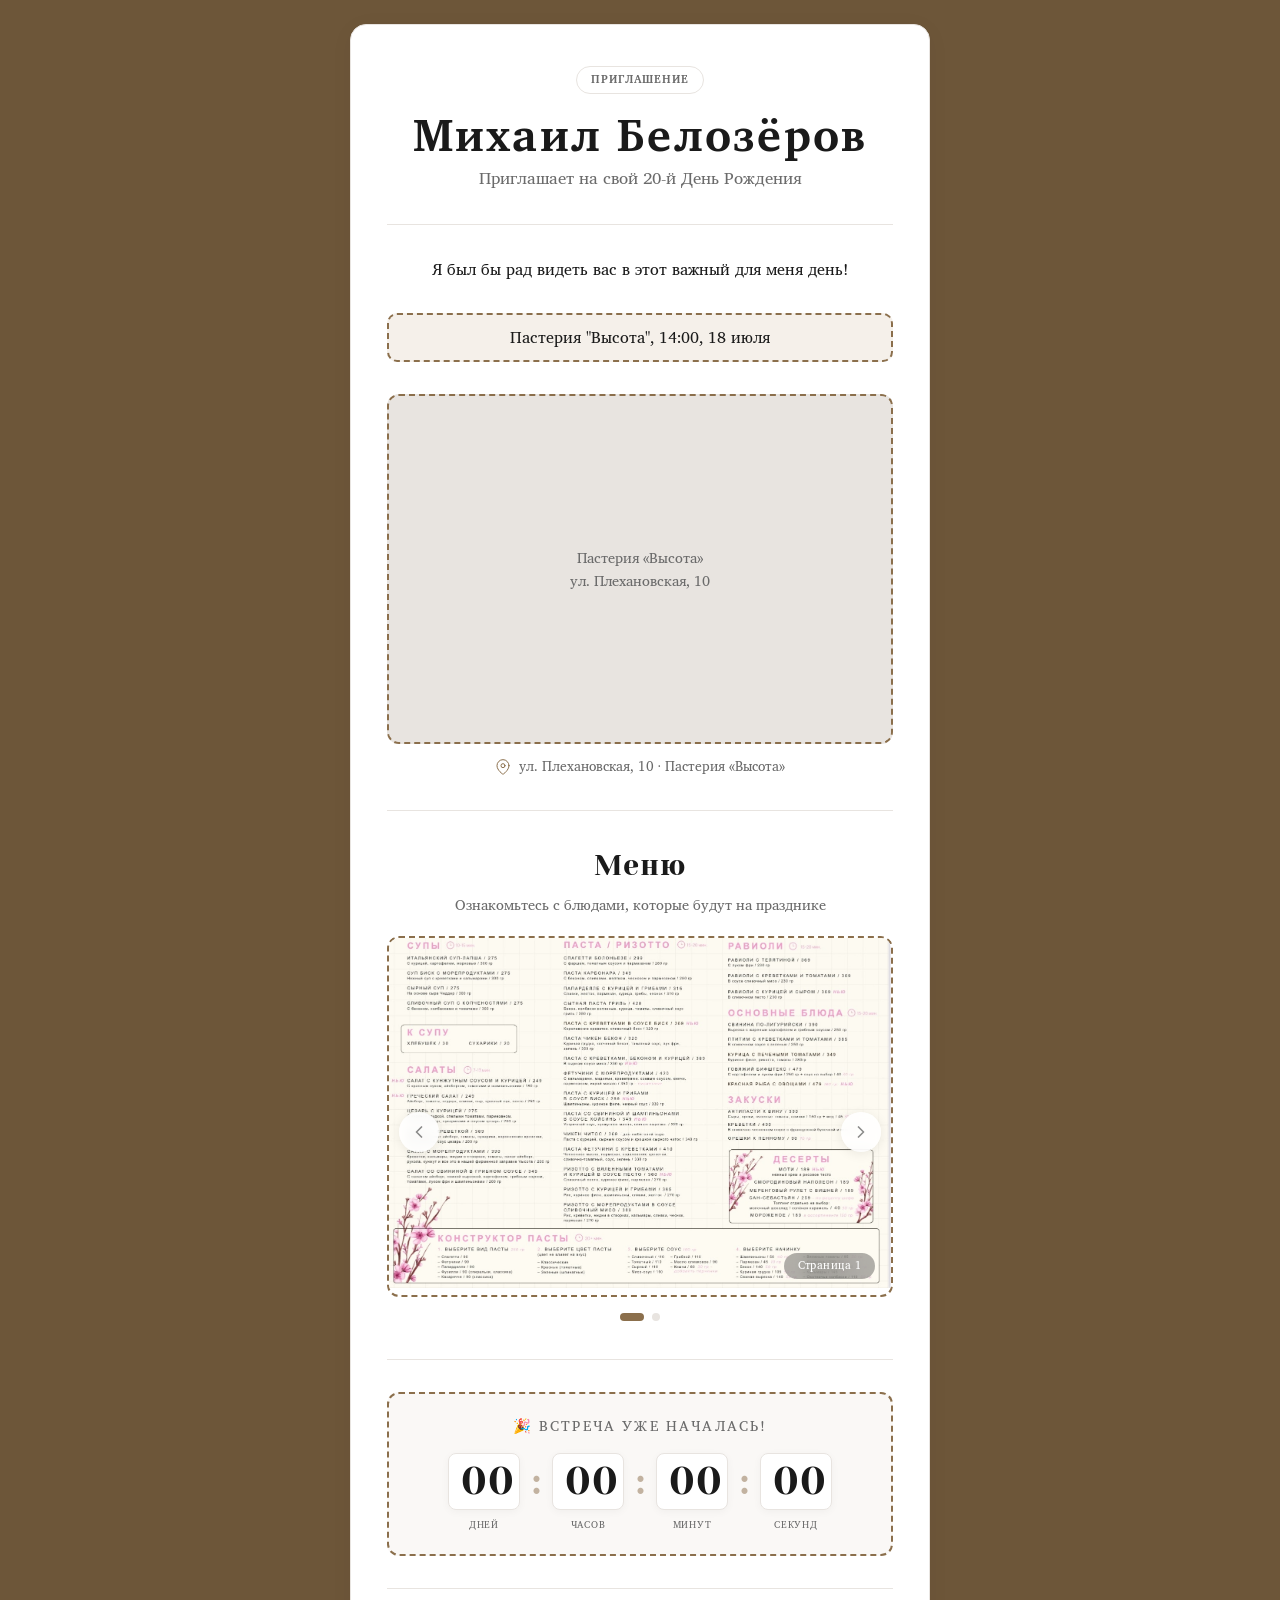
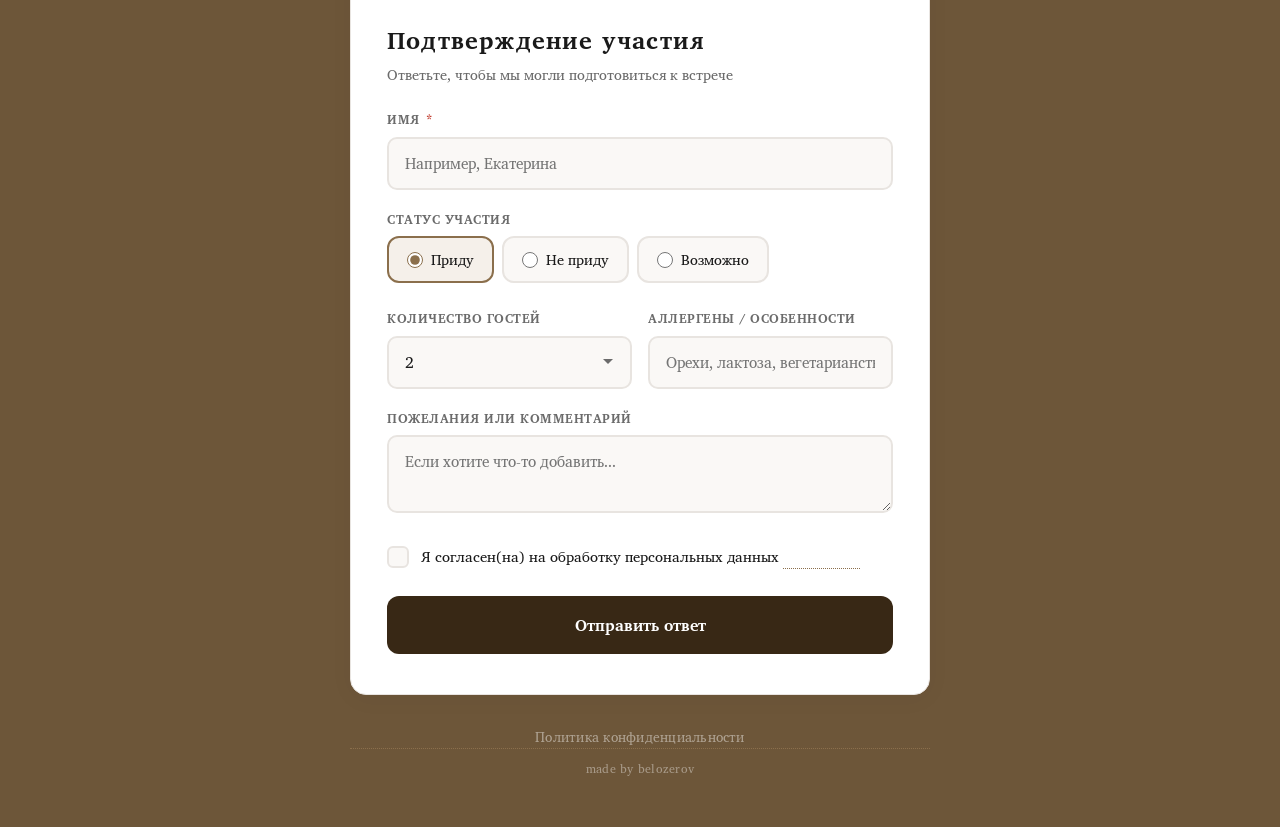
==== index.html @ e715d3bf "Add files via upload" ====
<!doctype html>
<html lang="ru">
  <head>
    <meta charset="UTF-8" />
    <meta name="viewport" content="width=device-width, initial-scale=1.0" />
    <title>Приглашение на День Рождения | Михаил Белозёров</title>

    <!-- Шрифты -->
    <link rel="preconnect" href="https://fonts.googleapis.com" />
    <link rel="preconnect" href="https://fonts.gstatic.com" crossorigin />
    <link
      href="https://fonts.googleapis.com/css2?family=Charis+SIL:ital,wght@0,400;0,700;1,400;1,700&display=swap"
      rel="stylesheet"
    />
    <link rel="preconnect" href="https://fonts.googleapis.com" />
    <link rel="preconnect" href="https://fonts.gstatic.com" crossorigin />
    <link
      href="https://fonts.googleapis.com/css2?family=Yeseva+One&display=swap"
      rel="stylesheet"
    />

    <link rel="stylesheet" href="style.css">
    <!-- <link
      href="https://fonts.googleapis.com/css2?family=Inter:opsz,wght@14..32,300;14..32,400;14..32,500;14..32,600;14..32,700&display=swap"
      rel="stylesheet"
    /> -->

    
  </head>
  <body>
    <div class="container">
      <!-- ==========================================
        КАРТОЧКА
        ========================================== -->
      <div class="card">
        <!-- ШАПКА -->
        <header class="header">
          <span class="header__label">Приглашение</span>
          <h1 class="header__name">
            <span class="accent">Михаил Белозёров</span>
          </h1>
          <p class="header__sub">Приглашает на свой 20-й День Рождения</p>
        </header>

        <!-- ИНФО -->
        <div class="info">
          <!-- <div class="info__row">
            <span class="info__icon">
              <svg
                viewBox="0 0 24 24"
                fill="none"
                stroke="currentColor"
                stroke-width="1.5"
                stroke-linecap="round"
                stroke-linejoin="round"
              >
                <rect x="3" y="4" width="18" height="18" rx="2" ry="2" />
                <line x1="16" y1="2" x2="16" y2="6" />
                <line x1="8" y1="2" x2="8" y2="6" />
                <line x1="3" y1="10" x2="21" y2="10" />
              </svg>
            </span>
            <div class="info__content">
              <strong>Когда:</strong>
              <span class="highlight">18 июля 2026</span>, суббота, 14:00
            </div>
          </div>

          <div class="info__row">
            <span class="info__icon">
              <svg
                viewBox="0 0 24 24"
                fill="none"
                stroke="currentColor"
                stroke-width="1.5"
                stroke-linecap="round"
                stroke-linejoin="round"
              >
                <path d="M21 10c0 7-9 13-9 13s-9-6-9-13a9 9 0 0 1 18 0z" />
                <circle cx="12" cy="10" r="3" />
              </svg>
            </span>
            <div class="info__content">
              <strong>Где:</strong> Пастерия «Высота», г. Воронеж
            </div>
          </div> -->

          Я был бы рад видеть вас <br class="br-text-mobile" />
          в этот важный для меня день!

          <div class="place-date-time">
            <p>Пастерия "Высота", 14:00, 18 июля</p>
          </div>
        </div>


        <!-- КАРТА -->
        <div class="map-wrapper" id="map-wrapper">
          <div id="map"></div>
        </div>
        <div class="map-address">
          <svg
            viewBox="0 0 24 24"
            fill="none"
            stroke="currentColor"
            stroke-width="1.5"
            stroke-linecap="round"
            stroke-linejoin="round"
          >
            <path d="M21 10c0 7-9 13-9 13s-9-6-9-13a9 9 0 0 1 18 0z" />
            <circle cx="12" cy="10" r="3" />
          </svg>
          ул. Плехановская, 10 · Пастерия «Высота»
        </div>
  <hr class="divider" />
        <!-- ==========================================
СЛАЙДЕР С МЕНЮ
========================================== -->
        <section class="menu-slider-section">
          <div class="menu-header">
            <h2 class="menu-title">Меню</h2>
            <p class="menu-sub">
              Ознакомьтесь с блюдами, которые будут на празднике
            </p>
          </div>

          <div class="slider-container">
            <div class="slider-wrapper">
              <div class="slider-track" id="sliderTrack">
                <!-- Слайд 1 -->
                <div class="slide">
                  <img
                    src="images/menu-1.jpg"
                    alt="Меню. Страница 1"
                    loading="lazy"
                  />
                  <div class="slide-label">Страница 1</div>
                </div>
                <!-- Слайд 2 -->
                <div class="slide">
                  <img
                    src="images/menu-2.jpg"
                    alt="Меню. Страница 2"
                    loading="lazy"
                  />
                  <div class="slide-label">Страница 2</div>
                </div>
              </div>
            </div>

            <!-- Кнопки навигации -->
            <button
              class="slider-btn slider-btn-prev"
              id="sliderPrev"
              aria-label="Предыдущее фото"
            >
              <svg
                viewBox="0 0 24 24"
                fill="none"
                stroke="currentColor"
                stroke-width="2"
                stroke-linecap="round"
                stroke-linejoin="round"
              >
                <polyline points="15 18 9 12 15 6" />
              </svg>
            </button>
            <button
              class="slider-btn slider-btn-next"
              id="sliderNext"
              aria-label="Следующее фото"
            >
              <svg
                viewBox="0 0 24 24"
                fill="none"
                stroke="currentColor"
                stroke-width="2"
                stroke-linecap="round"
                stroke-linejoin="round"
              >
                <polyline points="9 18 15 12 9 6" />
              </svg>
            </button>

            <!-- Индикаторы -->
            <div class="slider-dots" id="sliderDots">
              <span class="dot active" data-index="0"></span>
              <span class="dot" data-index="1"></span>
            </div>
          </div>

          <!-- Lightbox (модальное окно для фото) -->
          <div class="lightbox" id="lightbox">
            <button
              class="lightbox-close"
              id="lightboxClose"
              aria-label="Закрыть"
            >
              <svg
                viewBox="0 0 24 24"
                fill="none"
                stroke="currentColor"
                stroke-width="2"
                stroke-linecap="round"
                stroke-linejoin="round"
              >
                <line x1="18" y1="6" x2="6" y2="18" />
                <line x1="6" y1="6" x2="18" y2="18" />
              </svg>
            </button>

            <button
              class="lightbox-nav lightbox-prev"
              id="lightboxPrev"
              aria-label="Предыдущее фото"
            >
              <svg
                viewBox="0 0 24 24"
                fill="none"
                stroke="currentColor"
                stroke-width="2"
                stroke-linecap="round"
                stroke-linejoin="round"
              >
                <polyline points="15 18 9 12 15 6" />
              </svg>
            </button>

            <button
              class="lightbox-nav lightbox-next"
              id="lightboxNext"
              aria-label="Следующее фото"
            >
              <svg
                viewBox="0 0 24 24"
                fill="none"
                stroke="currentColor"
                stroke-width="2"
                stroke-linecap="round"
                stroke-linejoin="round"
              >
                <polyline points="9 18 15 12 9 6" />
              </svg>
            </button>

            <div class="lightbox-content">
              <img id="lightboxImage" src="" alt="Увеличенное фото меню" />
              <div class="lightbox-counter" id="lightboxCounter">1 / 2</div>
            </div>
          </div>
        </section>
  <hr class="divider" />


         <!-- ТАЙМЕР -->
<div class="timer-container">
  <div class="timer-title">До встречи осталось</div>
  <div class="timer-grid">
    <div class="timer-item">
      <span class="timer-value" id="days">00</span>
      <span class="timer-label">Дней</span>
    </div>
    <div class="timer-separator">:</div>
    <div class="timer-item">
      <span class="timer-value" id="hours">00</span>
      <span class="timer-label">Часов</span>
    </div>
    <div class="timer-separator">:</div>
    <div class="timer-item">
      <span class="timer-value" id="minutes">00</span>
      <span class="timer-label">Минут</span>
    </div>
    <div class="timer-separator">:</div>
    <div class="timer-item">
      <span class="timer-value" id="seconds">00</span>
      <span class="timer-label">Секунд</span>
    </div>
  </div>
</div>

       <hr class="divider" />

        <!-- ФОРМА -->
        <section class="form-section">
          <h2>Подтверждение участия</h2>
          <p class="form-sub">
            Ответьте, чтобы мы могли подготовиться к встрече
          </p>

          <form id="rsvpForm" novalidate>
            <!-- Имя -->
            <div class="form-group">
              <label for="name">Имя <span class="required">*</span></label>
              <input
                type="text"
                id="name"
                placeholder="Например, Екатерина"
                required
              />
            </div>

            <!-- Статус -->
            <div class="form-group">
              <label>Статус участия</label>
              <div class="radio-group">
                <label>
                  <input type="radio" name="status" value="Приду" checked />
                  Приду
                </label>
                <label>
                  <input type="radio" name="status" value="Не приду" />
                  Не приду
                </label>
                <label>
                  <input type="radio" name="status" value="Возможно" />
                  Возможно
                </label>
              </div>
            </div>

            <!-- Количество + Аллергены -->
            <div class="form-row">
              <div class="form-group">
                <label for="guests">Количество гостей</label>
                <select id="guests">
                  <option value="1">1</option>
                  <option value="2" selected>2</option>
                  <option value="3">3</option>
                  <option value="4">4</option>
                  <option value="5">5</option>
                  <option value="6+">6+</option>
                </select>
              </div>

              <div class="form-group">
                <label for="allergies">Аллергены / Особенности</label>
                <input
                  type="text"
                  id="allergies"
                  placeholder="Орехи, лактоза, вегетарианство..."
                />
              </div>
            </div>

            <!-- Пожелания -->
            <div class="form-group">
              <label for="message">Пожелания или комментарий</label>
              <textarea
                id="message"
                placeholder="Если хотите что-то добавить..."
              ></textarea>
            </div>

            <!-- Ошибка -->
            <div class="error-msg" id="formError">
              Пожалуйста, укажите ваше имя.
            </div>

            <!-- Согласие на обработку данных -->
<div class="checkbox-group">
  <label class="checkbox-label" for="privacyConsent">
    <input type="checkbox" id="privacyConsent" required />
    <span class="checkmark"></span>
    <span class="checkbox-text">
      Я согласен(на) на обработку персональных данных
      <a href="privacy.html" target="_blank" class="privacy-link">(подробнее)</a>
    </span>
  </label>
  <div class="checkbox-error" id="privacyError">
    Пожалуйста, подтвердите согласие на обработку данных
  </div>
</div>

<!-- Кнопка -->
<button type="submit" class="btn-submit" id="submitBtn">
  Отправить ответ
</button>

            
          </form>

          <!-- Успех -->
          <div class="success-msg" id="successMessage">
            <!-- <svg
              viewBox="0 0 24 24"
              fill="none"
              stroke="currentColor"
              stroke-width="2"
              stroke-linecap="round"
              stroke-linejoin="round"
            > -->
              <path d="M22 11.08V12a10 10 0 1 1-5.93-9.14" />
              <polyline points="22 4 12 14.01 9 11.01" />
            </svg>
            <span>Ваш ответ успешно отправлен! Ждём вас!</span>
          </div>
        </section>
      </div>

      <!-- ПОДВАЛ -->
      <div class="footer">
<a href="privacy.html" class="privacy-link" >Политика конфиденциальности</a>

  <a href="https://github.com/Belozerovmi" class="gh-link" >made by belozerov</a>
 
</div>

    <!-- ==========================================
    ЯНДЕКС КАРТЫ
    ========================================== -->
    <!-- Подключаем Яндекс.Карты v2.0 (стабильная версия) -->
    <script src="https://api-maps.yandex.ru/2.1/?apikey=253d76b6-7fbc-4671-8970-0f17a43e165d&lang=ru_RU"></script>

    <!-- ==========================================
    СКРИПТЫ
    ========================================== -->
    <script src="script.js" defer></script>
  </body>
</html>
---- style.css ----
/* ============================================
                   RESET & БАЗОВЫЕ СТИЛИ
                   ============================================ */
*,
*::before,
*::after {
  margin: 0;
  padding: 0;
  box-sizing: border-box;
}

* {
  font-family: "Charis SIL", serif;
}

:root {
  --color-body: #6d5639;
  --color-bg: #faf8f6;
  --color-card: #ffffff;
  --color-text: #1a1a1a;
  --color-muted: #6b6b6b;
  --color-border: #e8e4e0;
  --color-accent: #8b6f4c;
  --color-accent-hover: #6d5639;
  --radius: 16px;
  --shadow: 0 4px 24px rgba(0, 0, 0, 0.04);
}

html {
  -webkit-font-smoothing: antialiased;
  -moz-osx-font-smoothing: grayscale;
}

body {
  font-family:
    "Inter",
    -apple-system,
    BlinkMacSystemFont,
    sans-serif;
  background: var(--color-body);
  color: var(--color-text);
  line-height: 1.6;
  padding: 24px 20px 48px;
  min-height: 100vh;
  display: flex;
  flex-direction: column;
  align-items: center;
}

.container {
  max-width: 580px;
  width: 100%;
  margin: 0 auto;
}

/* ============================================
                   КАРТОЧКА
                   ============================================ */
.card {
  background: var(--color-card);
  border-radius: var(--radius);
  padding: 40px 36px;
  box-shadow: var(--shadow);
  border: 1px solid var(--color-border);
  transition: all 0.2s;
}

/* ============================================
                   ШАПКА
                   ============================================ */
.header {
  text-align: center;
  padding-bottom: 32px;
  border-bottom: 1px solid var(--color-border);
  margin-bottom: 32px;
}

.header__label {
  font-family: "Charis SIL", serif;
  display: inline-block;
  font-size: 0.7rem;
  font-weight: 600;
  letter-spacing: 0.08em;
  text-transform: uppercase;
  color: var(--color-muted);
  margin-bottom: 16px;
  padding: 4px 14px;
  border: 1px solid var(--color-border);
  border-radius: 100px;
}

.header__name {
  font-family: "Yeseva One", serif;
  font-size: 2.8rem;
  font-weight: 700;
  letter-spacing: 0.05em;
  line-height: 1.1;
  margin-bottom: 4px;
}
/* 
      .header__name .accent {
        color: var(--color-accent);
      } */

.header__sub {
  font-size: 1.05rem;
  font-weight: 400;
  color: var(--color-muted);
  font-family: "Charis SIL", serif;
}

/* ============================================
                   ИНФО-БЛОК
                   ============================================ */
.info {
  display: flex;
  flex-direction: column;
  gap: 30px;
  margin-bottom: 32px;
  font-family: "Charis SIL", serif;
}

.info__row {
  display: flex;
  align-items: flex-start;
  gap: 16px;
  padding: 14px 16px;
  background: var(--color-bg);
  border-radius: 12px;
}

.info__icon {
  flex-shrink: 0;
  width: 20px;
  height: 20px;
  margin-top: 2px;
  color: var(--color-accent);
}

.info__icon svg {
  width: 100%;
  height: 100%;
  display: block;
}

.info__content {
  font-size: 0.95rem;
  color: var(--color-text);
}

.info__content strong {
  font-weight: 600;
}

.info__content .highlight {
  background: #f0ebe5;
  padding: 1px 12px;
  border-radius: 40px;
  font-weight: 500;
}

/* ============================================
                   КАРТА
                   ============================================ */
.map-wrapper {
  margin: 0 0 8px 0;
  border-radius: 12px;
  overflow: hidden;
  background: #e8e4e0;
  height: 350px;
  position: relative;
  border: 2px dashed var(--color-accent);
}

#map {
  width: 100%;
  height: 100%;
  min-height: 200px;
}

.map-address {
  display: flex;
  align-items: center;
  justify-content: center;
  gap: 8px;
  margin-top: 12px;
  font-size: 0.85rem;
  color: var(--color-muted);
  font-family: "Charis SIL", serif;
}

.map-address svg {
  width: 16px;
  height: 16px;
  flex-shrink: 0;
  color: var(--color-accent);
}

/* ============================================
                   РАЗДЕЛИТЕЛЬ
                   ============================================ */
.divider {
  border: none;
  border-top: 1px solid var(--color-border);
  margin: 32px 0;
}

/* ============================================
                   ФОРМА
                   ============================================ */
.form-section h2 {
  font-size: 1.5rem;
  font-weight: 600;
  letter-spacing: -0.02em;
  margin-bottom: 4px;
}

.form-section .form-sub {
  color: var(--color-muted);
  font-size: 0.9rem;
  margin-bottom: 24px;
  font-family: "Charis SIL", serif;
}

.form-group {
  margin-bottom: 20px;
  font-family: "Charis SIL", serif;
}

.form-group label {
  font-family: "Charis SIL", serif;
  display: block;
  font-size: 0.8rem;
  font-weight: 600;
  text-transform: uppercase;
  letter-spacing: 0.04em;
  color: var(--color-muted);
  margin-bottom: 6px;
}

.form-group label .required {
  color: #c0392b;
  margin-left: 2px;
}

.form-group input,
.form-group select,
.form-group textarea {
  width: 100%;
  padding: 12px 16px;
  border: 2px solid var(--color-border);
  border-radius: 10px;
  font-size: 0.95rem;
  font-family: inherit;
  background: var(--color-bg);
  color: var(--color-text);
  transition:
    border-color 0.2s,
    box-shadow 0.2s;
  outline: none;
  -webkit-appearance: none;
  appearance: none;
}

.form-group input:focus,
.form-group select:focus,
.form-group textarea:focus {
  border-color: var(--color-accent);
  box-shadow: 0 0 0 3px rgba(139, 111, 76, 0.08);
  background: #ffffff;
}

.form-group textarea {
  resize: vertical;
  min-height: 72px;
}

.form-group select {
  background-image: url("data:image/svg+xml,%3Csvg xmlns='http://www.w3.org/2000/svg' width='12' height='12' viewBox='0 0 12 12'%3E%3Cpath d='M6 8L1 3h10z' fill='%236b6b6b'/%3E%3C/svg%3E");
  background-repeat: no-repeat;
  background-position: right 16px center;
  padding-right: 40px;
  cursor: pointer;
}

/* Radio группа */
.radio-group {
  display: flex;
  flex-wrap: wrap;
  gap: 8px;
  margin-top: 2px;
}

.radio-group label {
  display: flex;
  align-items: center;
  gap: 8px;
  font-size: 0.9rem;
  font-weight: 500;
  text-transform: none;
  letter-spacing: 0;
  color: var(--color-text);
  padding: 10px 18px;
  border: 2px solid var(--color-border);
  border-radius: 12px;
  cursor: pointer;
  transition: all 0.15s;
  background: var(--color-bg);
}

.radio-group label:hover {
  border-color: var(--color-accent);
}

.radio-group input[type="radio"] {
  width: 16px;
  height: 16px;
  accent-color: var(--color-accent);
  margin: 0;
  flex-shrink: 0;
  -webkit-appearance: radio;
  appearance: radio;
}

.radio-group label:has(input:checked) {
  border-color: var(--color-accent);
  background: #f5f0ea;
}

/* Две колонки */
.form-row {
  display: grid;
  grid-template-columns: 1fr 1fr;
  gap: 16px;
}

/* Кнопка */
.btn-submit {
  width: 100%;
  padding: 16px;
  background: #382815;
  color: #ffffff;
  border: none;
  border-radius: 12px;
  font-size: 1rem;
  font-weight: 600;
  font-family: inherit;
  cursor: pointer;
  transition:
    background 0.2s,
    transform 0.1s;
  margin-top: 4px;
}

.btn-submit:hover {
  background: #261b0d;
}

.btn-submit:active {
  transform: scale(0.98);
}

.btn-submit:disabled {
  opacity: 0.6;
  cursor: not-allowed;
  transform: none;
}

/* Сообщение об успехе */
.success-msg {
  display: none;
  align-items: center;
  gap: 12px;
  background: #eef4ea;
  color: #2d4a2d;
  padding: 16px 20px;
  border-radius: 12px;
  margin-top: 20px;
  font-weight: 500;
  font-size: 0.95rem;
  font-family: "Charis SIL", serif;
}

.success-msg.show {
  display: flex;
}

.success-msg svg {
  width: 24px;
  height: 24px;
  flex-shrink: 0;
  color: #2d4a2d;
}

/* Ошибка */
.error-msg {
  display: none;
  color: #c0392b;
  font-size: 0.85rem;
  margin-top: 6px;
}

.error-msg.show {
  display: block;
}

/* ============================================
                   ПОДВАЛ
                   ============================================ */
.footer {
  display: flex;
  flex-direction: column;
  gap: 10px;
  margin-top: 32px;
  text-align: center;
  font-size: 0.75rem;
  color: var(--color-muted);
  letter-spacing: 0.02em;
  font-family: "Charis SIL", serif;
}

.footer span {
  font-weight: 500;
  color: var(--color-text);
}

/* ============================================
                   АДАПТИВ
                   ============================================ */
@media (max-width: 600px) {
  body {
    padding: 16px 12px 32px;
  }

  .card {
    padding: 24px 18px;
    border-radius: 12px;
  }

  .header__name {
    font-size: 2.2rem;
  }

  .header__sub {
    font-size: 0.95rem;
  }

  .form-row {
    grid-template-columns: 1fr;
    gap: 0;
  }

  .radio-group {
    flex-direction: column;
    gap: 6px;
  }

  .radio-group label {
    padding: 12px 16px;
  }

  .map-wrapper {
    height: 280px;
  }

  #map {
    min-height: 160px;
  }

  .info__row {
    padding: 12px 14px;
  }
}

@media (max-width: 400px) {
  .card {
    padding: 18px 14px;
  }

  .header__name {
    font-size: 1.8rem;
  }

  .header__label {
    font-size: 0.6rem;
  }
}

/* ============================================
                   АНИМАЦИЯ ЗАГРУЗКИ
                   ============================================ */
.spinner {
  display: inline-block;
  width: 18px;
  height: 18px;
  border: 2px solid rgba(255, 255, 255, 0.2);
  border-top-color: #ffffff;
  border-radius: 50%;
  animation: spin 0.7s linear infinite;
  vertical-align: middle;
  margin-right: 8px;
}

@keyframes spin {
  to {
    transform: rotate(360deg);
  }
}

.place-date-time {
  border: 2px dashed black;
  text-align: center;
  padding: 10px 15px;
  border-radius: 10px;
  border-color: var(--color-accent);
  background: #f5f0ea;
}
.info {
  text-align: center;
}

.form-section h2 {
  /* font-family: "Yeseva One", serif; */
  font-family: "Charis SIL", serif;
  font-weight: 800;
  letter-spacing: 0.05em;
}

/* ============================================
СЛАЙДЕР МЕНЮ
============================================ */
.menu-slider-section {
  margin: 32px 0 8px;
}

.menu-header {
  text-align: center;
  margin-bottom: 20px;
}

.menu-title {
  font-family: "Yeseva One", serif;
  font-size: 1.8rem;
  font-weight: 400;
  letter-spacing: 0.03em;
  margin-bottom: 4px;
  color: var(--color-text);
}

.menu-sub {
  font-family: "Charis SIL", serif;
  font-size: 0.9rem;
  color: var(--color-muted);
}

/* Слайдер */
.slider-container {
  position: relative;
  border-radius: 12px;
  overflow: hidden;
  /* background: var(--color-bg); */
  user-select: none;
}

.slider-wrapper {
  border: 2px dashed var(--color-accent);
  overflow: hidden;
  border-radius: 12px;
}

.slider-track {
  display: flex;
  transition: transform 0.4s cubic-bezier(0.25, 0.46, 0.45, 0.94);
  will-change: transform;
}

.slide {
  flex: 0 0 100%;
  position: relative;
}

.slide img {
  width: 100%;
  height: auto;
  max-height: 500px;
  object-fit: contain;
  display: block;
  background: #f5f0ea;
}

.slide-label {
  font-family: "Charis SIL", serif;
  position: absolute;
  bottom: 16px;
  right: 16px;
  background: rgba(0, 0, 0, 0.3);
  backdrop-filter: blur(8px);
  color: #ffffff;
  padding: 4px 14px;
  border-radius: 20px;
  font-size: 0.7rem;
  font-weight: 500;
  letter-spacing: 0.04em;
  /* font-family: "Inter", sans-serif; */
}

/* Кнопки навигации */
.slider-btn {
  position: absolute;
  top: 50%;
  transform: translateY(-50%);
  width: 40px;
  height: 40px;
  border-radius: 50%;
  border: none;
  background: rgba(255, 255, 255, 0.85);
  backdrop-filter: blur(4px);
  box-shadow: 0 2px 12px rgba(0, 0, 0, 0.08);
  cursor: pointer;
  display: flex;
  align-items: center;
  justify-content: center;
  transition: all 0.2s;
  z-index: 10;
  color: var(--color-text);
}

.slider-btn:hover {
  background: #ffffff;
  box-shadow: 0 4px 20px rgba(0, 0, 0, 0.12);
  transform: translateY(-50%) scale(1.05);
}

.slider-btn:active {
  transform: translateY(-50%) scale(0.92);
}

.slider-btn:hover svg {
  opacity: 1;
}

.slider-btn svg {
  width: 20px;
  height: 20px;
  opacity: 0.5;
}

.slider-btn-prev {
  left: 12px;
}

.slider-btn-next {
  right: 12px;
}

/* Индикаторы (точки) */
.slider-dots {
  display: flex;
  justify-content: center;
  gap: 8px;
  padding: 16px 0 6px;
}

.dot {
  width: 8px;
  height: 8px;
  border-radius: 50%;
  background: var(--color-border);
  cursor: pointer;
  transition: all 0.3s;
  border: none;
  padding: 0;
}

.dot.active {
  background: var(--color-accent);
  width: 24px;
  border-radius: 4px;
}

.dot:hover {
  background: var(--color-accent-hover);
  opacity: 0.7;
}

/* ============================================
АДАПТИВ СЛАЙДЕРА
============================================ */
@media (max-width: 600px) {
  .slider-btn {
    width: 48px;
    height: 48px;
  }

  .slider-btn svg {
    width: 20px;
    height: 20px;
  }

  .slider-btn-prev {
    left: 6px;
  }

  .slider-btn-next {
    right: 6px;
  }

  .slide img {
    max-height: 350px;
  }

  .menu-title {
    font-size: 1.4rem;
  }

  .slide-label {
    font-size: 0.6rem;
    padding: 2px 10px;
    bottom: 10px;
    right: 10px;
  }
}

@media (max-width: 400px) {
  .slide img {
    max-height: 280px;
  }

  .slider-btn {
    width: 36px;
    height: 36px;
  }

  .slider-btn svg {
    width: 18px;
    height: 18px;
  }
}

/* ============================================
LIGHTBOX (модальное окно)
============================================ */
.lightbox {
  display: none;
  position: fixed;
  top: 0;
  left: 0;
  width: 100%;
  height: 100%;
  background: rgba(0, 0, 0, 0.92);
  backdrop-filter: blur(8px);
  z-index: 9999;
  justify-content: center;
  align-items: center;
  padding: 20px;
  opacity: 0;
  transition: opacity 0.3s ease;
}

.lightbox.active {
  display: flex;
  opacity: 1;
}

.lightbox-content {
  position: relative;
  max-width: 90vw;
  max-height: 90vh;
  display: flex;
  flex-direction: column;
  align-items: center;
  justify-content: center;
}

.lightbox-content img {
  max-width: 100%;
  max-height: 80vh;
  object-fit: contain;
  border-radius: 8px;
  box-shadow: 0 20px 60px rgba(0, 0, 0, 0.5);
  animation: lightboxFadeIn 0.3s ease;
}

@keyframes lightboxFadeIn {
  from {
    opacity: 0;
    transform: scale(0.95);
  }
  to {
    opacity: 1;
    transform: scale(1);
  }
}

.lightbox-counter {
  color: rgba(255, 255, 255, 0.7);
  font-family: "Charis SIL", serif;
  font-size: 0.85rem;
  margin-top: 16px;
  letter-spacing: 0.04em;
}

/* Кнопка закрытия */
.lightbox-close {
  position: fixed;
  top: 20px;
  right: 20px;
  width: 44px;
  height: 44px;
  border-radius: 50%;
  border: none;
  background: rgba(255, 255, 255, 0.1);
  border: 2px dashed #989898;
  backdrop-filter: blur(4px);
  cursor: pointer;
  display: flex;
  align-items: center;
  justify-content: center;
  transition: all 0.2s;
  color: #ffffff;
  z-index: 10000;
}

.lightbox-close:hover {
  background: rgba(255, 255, 255, 0.2);
  transform: rotate(90deg);
}

.lightbox-close svg {
  width: 24px;
  height: 24px;
}

/* Навигация в лайтбоксе */
.lightbox-nav {
  position: fixed;
  top: 50%;
  transform: translateY(-50%);
  width: 44px;
  height: 44px;
  border-radius: 50%;
  border: none;
  background: rgba(255, 255, 255, 0.1);
  border: 2px dashed #989898;
  backdrop-filter: blur(4px);
  cursor: pointer;
  display: flex;
  align-items: center;
  justify-content: center;
  transition: all 0.2s;
  color: #ffffff;
  z-index: 10000;
}

.lightbox-nav:hover {
  background: rgba(255, 255, 255, 0.2);
}

.lightbox-nav svg {
  width: 24px;
  height: 24px;
}

.lightbox-prev {
  left: 20px;
}

.lightbox-next {
  right: 20px;
}
.br-text-mobile {
  display: none;
}

/* ============================================
АДАПТИВ LIGHTBOX
============================================ */
@media (max-width: 600px) {
  .lightbox {
    padding: 12px;
  }

  .lightbox-close {
    top: 12px;
    right: 12px;
    width: 36px;
    height: 36px;
  }

  .lightbox-close svg {
    width: 20px;
    height: 20px;
  }

  .lightbox-nav {
    width: 36px;
    height: 36px;
  }

  .lightbox-nav svg {
    width: 20px;
    height: 20px;
  }

  .lightbox-prev {
    left: 8px;
  }

  .lightbox-next {
    right: 8px;
  }

  .lightbox-content img {
    max-height: 70vh;
  }

  .lightbox-counter {
    font-size: 0.75rem;
    margin-top: 12px;
  }

  .br-text-mobile {
    display: flex;
  }
}

/* ============================================
ТАЙМЕР (с фиксированными размерами)
============================================ */
.timer-container {
  text-align: center;
  padding: 20px 10px;
  margin-bottom: 20px;
  background: var(--color-bg);
  border-radius: 12px;
  border: 2px dashed var(--color-accent);
  position: relative;
  overflow: hidden;
}

/* .timer-container::before {
  content: '';
  position: absolute;
  top: -50%;
  left: -50%;
  width: 200%;
  height: 200%;
  background: radial-gradient(circle at 50% 50%, rgba(139, 111, 76, 0.03) 0%, transparent 70%);
  animation: timerPulse 4s ease-in-out infinite;
} */

@keyframes timerPulse {
  0%,
  100% {
    transform: scale(1);
    opacity: 0.5;
  }
  50% {
    transform: scale(1.1);
    opacity: 1;
  }
}

.timer-title {
  font-family: "Charis SIL", serif;
  font-size: 0.9rem;
  text-transform: uppercase;
  letter-spacing: 0.15em;
  color: var(--color-muted);
  margin-bottom: 16px;
  position: relative;
  z-index: 1;
}

.timer-grid {
  display: flex;
  justify-content: center;
  align-items: center;
  gap: 8px;
  position: relative;
  z-index: 1;
}

.timer-item {
  display: flex;
  flex-direction: column;
  align-items: center;
  /* ФИКСИРОВАННАЯ ШИРИНА */
  width: 72px;
  flex-shrink: 0;
}

.timer-value {
  font-family: "Yeseva One", serif;
  font-size: 2.4rem;
  font-weight: 400;
  color: var(--color-text);
  line-height: 1;
  letter-spacing: 0.02em;
  background: var(--color-card);
  padding: 8px 12px;
  border-radius: 8px;
  /* ФИКСИРОВАННАЯ ШИРИНА */
  width: 100%;
  min-width: 60px;
  max-width: 72px;
  text-align: center;
  box-shadow: 0 2px 8px rgba(0, 0, 0, 0.04);
  border: 1px solid var(--color-border);
  /* ФИКСИРОВАННЫЙ РАЗМЕР ШРИФТА НЕ МЕНЯЕТСЯ */
  font-variant-numeric: tabular-nums;
}

.timer-label {
  font-family: "Charis SIL", serif;
  font-size: 0.6rem;
  text-transform: uppercase;
  letter-spacing: 0.08em;
  color: var(--color-muted);
  margin-top: 6px;
  /* ФИКСИРОВАННАЯ ВЫСОТА */
  height: 18px;
  display: flex;
  align-items: center;
  justify-content: center;
}

.timer-separator {
  font-family: "Yeseva One", serif;
  font-size: 2rem;
  font-weight: 700;
  color: var(--color-accent);
  /* ФИКСИРОВАННАЯ ШИРИНА */
  width: 16px;
  text-align: center;
  padding-bottom: 20px;
  opacity: 0.5;
  flex-shrink: 0;
}

/* Адаптив таймера */
@media (max-width: 600px) {
  .timer-container {
    padding: 16px 8px;
  }

  .timer-grid {
    gap: 4px;
  }

  .timer-item {
    width: 56px;
  }

  .timer-value {
    font-size: 1.6rem;
    min-width: 46px;
    max-width: 56px;
    padding: 6px 8px;
  }

  .timer-separator {
    font-size: 1.4rem;
    width: 12px;
    padding-bottom: 16px;
  }

  .timer-label {
    font-size: 0.5rem;
    height: 16px;
  }

  .timer-title {
    font-size: 0.75rem;
  }
}

@media (max-width: 400px) {
  .timer-item {
    width: 44px;
  }

  .timer-value {
    font-size: 1.2rem;
    min-width: 36px;
    max-width: 44px;
    padding: 4px 6px;
  }

  .timer-separator {
    font-size: 1rem;
    width: 8px;
    padding-bottom: 12px;
  }

  .timer-label {
    font-size: 0.6rem;
    height: 14px;
  }
}
.privacy-link {
  color: white;
  text-decoration: none;
}

.privacy-link:hover {
  color: #fde2c1;
  text-decoration: underline;
}

.gh-link {
  color: #ffffff66;
  text-decoration: none;
}

.gh-link:hover {
  color: #fde2c1;
  text-decoration: underline;
}

/* ============================================
КАСТОМНЫЙ ЧЕКБОКС
============================================ */
.checkbox-group {
  margin-top: 4px;
  margin-bottom: 20px;
}

.checkbox-label {
  display: flex;
  align-items: flex-start;
  gap: 12px;
  cursor: pointer;
  position: relative;
  padding: 4px 0;
  font-family: "Charis SIL", serif;
  font-size: 0.92rem;
  color: var(--color-text);
  line-height: 1.4;
  user-select: none;
}

/* Скрываем стандартный чекбокс */
.checkbox-label input[type="checkbox"] {
  position: absolute;
  opacity: 0;
  width: 0;
  height: 0;
  margin: 0;
  padding: 0;
}

/* Кастомный квадрат */
.checkmark {
  display: flex;
  flex-shrink: 0;
  width: 22px;
  height: 22px;
  border: 2px solid var(--color-border);
  border-radius: 6px;
  background: var(--color-bg);
  transition: all 0.2s ease;
  position: relative;
  margin-top: 1px;
}

/* Галочка (скрыта по умолчанию) */
.checkmark::after {
  content: "";
  position: absolute;
  left: 6px;
  top: 2px;
  width: 6px;
  height: 12px;
  border: solid #ffffff;
  border-width: 0 2px 2px 0;
  transform: rotate(45deg);
  opacity: 0;
  transition: opacity 0.2s ease;
}

/* Состояние при наведении */
.checkbox-label:hover .checkmark {
  border-color: var(--color-accent);
  background: #f5f0ea;
}

/* Состояние при фокусе */
.checkbox-label input[type="checkbox"]:focus + .checkmark {
  box-shadow: 0 0 0 3px rgba(139, 111, 76, 0.15);
}

/* Состояние checked */
.checkbox-label input[type="checkbox"]:checked + .checkmark {
  background: var(--color-accent);
  border-color: var(--color-accent);
  animation: checkboxPop 0.25s ease;
}

.checkbox-label input[type="checkbox"]:checked + .checkmark::after {
  opacity: 1;
}

/* Анимация при клике */
@keyframes checkboxPop {
  0% {
    transform: scale(1);
  }
  50% {
    transform: scale(1.15);
  }
  100% {
    transform: scale(1);
  }
}

/* Текст чекбокса */
.checkbox-text {
  flex: 1;
  padding-top: 1px;
}

.privacy-link {
  color: #ffffff71;
  text-decoration: none;
  border-bottom: 1px dotted var(--color-accent);
  transition: border-bottom 0.2s;
  font-size: 0.85rem;
}

.privacy-link:hover {
  border-bottom: 1px solid var(--color-accent);
}

/* Ошибка для чекбокса */
.checkbox-error {
  display: none;
  color: #c0392b;
  font-size: 0.8rem;
  margin-top: 6px;
  padding-left: 34px;
  font-family: "Charis SIL", serif;
}

.checkbox-error.show {
  display: block;
}

/* Состояние ошибки */
.checkbox-label.error .checkmark {
  border-color: #c0392b;
  background: #fff5f5;
}

.checkbox-label.error .checkmark::after {
  border-color: #c0392b;
}

/* Для мобильных */
@media (max-width: 600px) {
  .checkbox-label {
    font-size: 0.85rem;
  }

  .checkmark {
    width: 20px;
    height: 20px;
    margin-top: 0;
  }

  .checkmark::after {
    left: 5px;
    top: 1px;
    width: 5px;
    height: 11px;
  }

  .checkbox-error {
    padding-left: 32px;
    font-size: 0.75rem;
  }
}
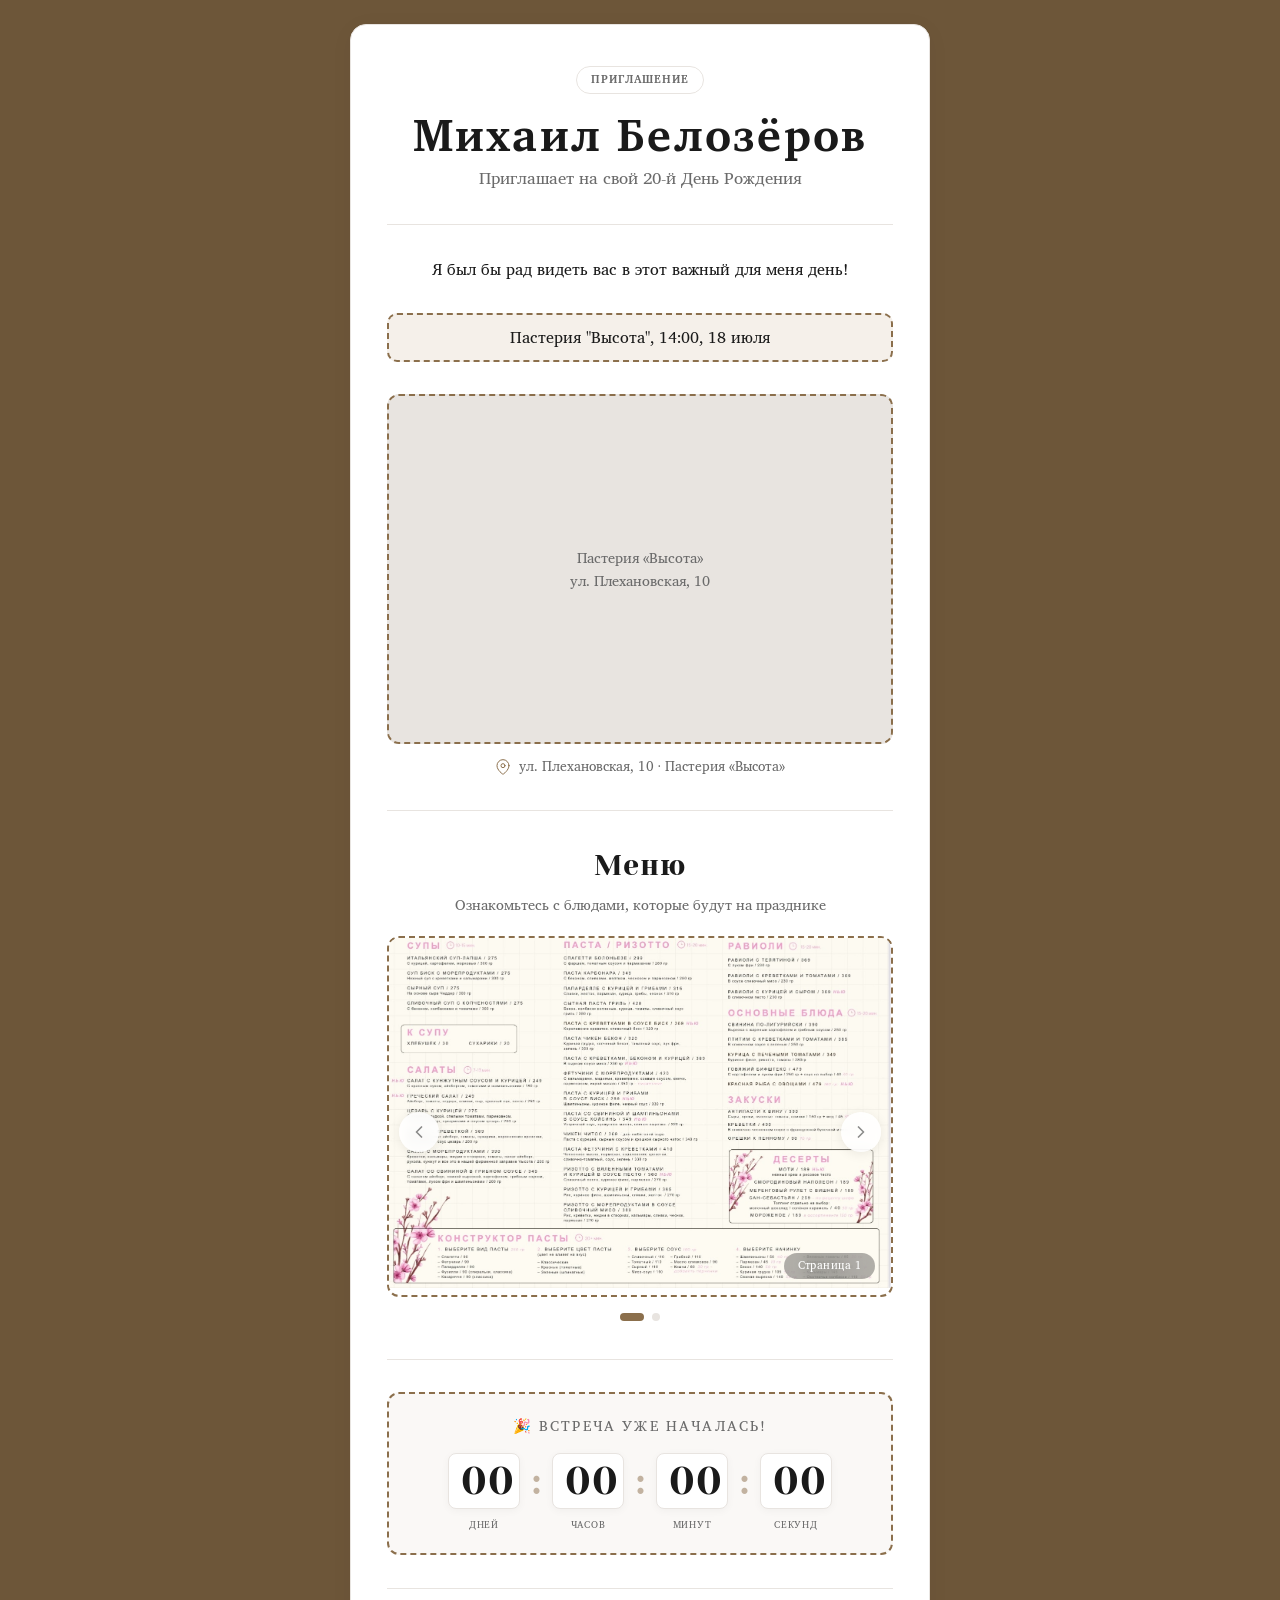
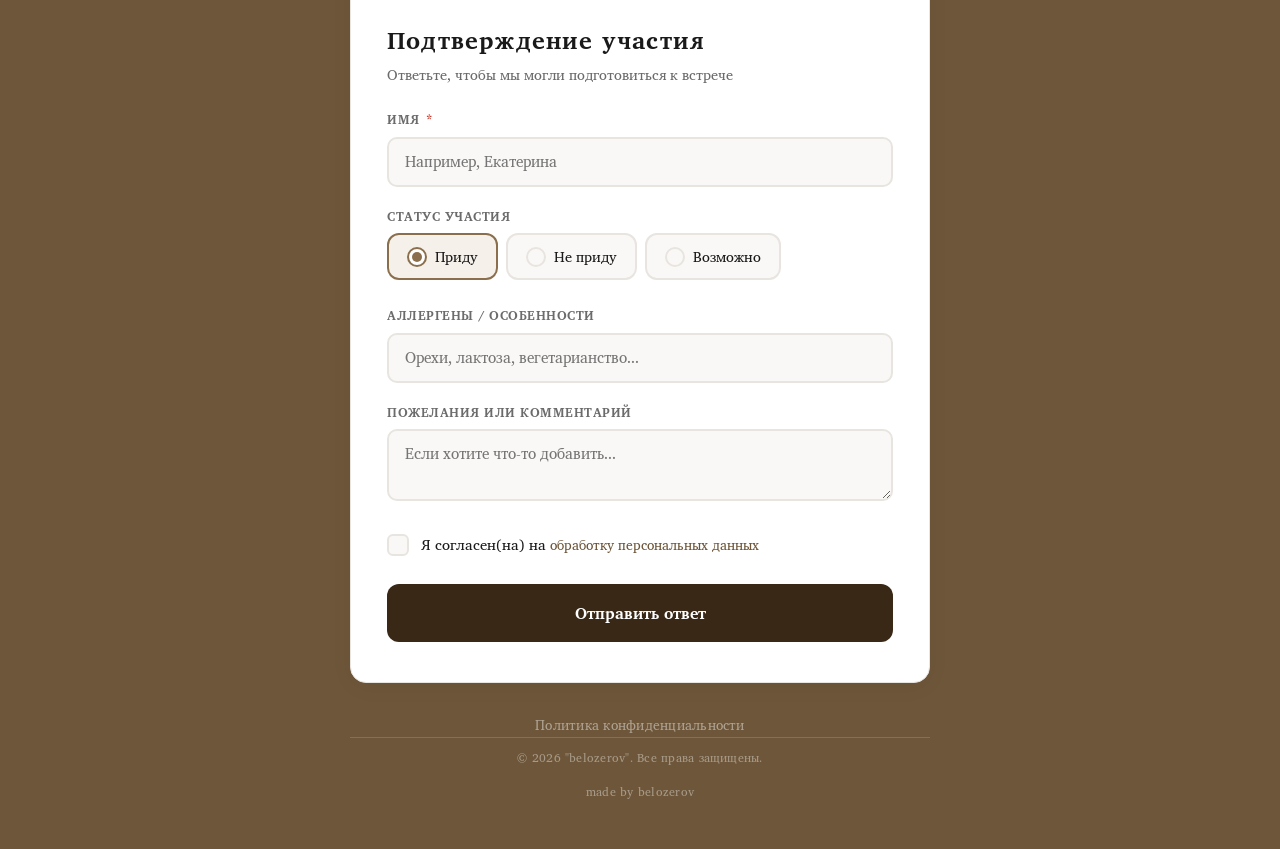
==== commit e32a05fc: "Add files via upload" ====
--- a/index.html
+++ b/index.html
@@ -19,22 +19,20 @@
       rel="stylesheet"
     />
 
-    <link rel="stylesheet" href="style.css">
+    <link rel="stylesheet" href="style.css" />
     <!-- <link
       href="https://fonts.googleapis.com/css2?family=Inter:opsz,wght@14..32,300;14..32,400;14..32,500;14..32,600;14..32,700&display=swap"
       rel="stylesheet"
     /> -->
-
-    
   </head>
   <body>
     <div class="container">
       <!-- ==========================================
         КАРТОЧКА
         ========================================== -->
-      <div class="card">
+      <div class="card fade-in-scale">
         <!-- ШАПКА -->
-        <header class="header">
+        <header class="header fade-in delay-1">
           <span class="header__label">Приглашение</span>
           <h1 class="header__name">
             <span class="accent">Михаил Белозёров</span>
@@ -43,48 +41,7 @@
         </header>
 
         <!-- ИНФО -->
-        <div class="info">
-          <!-- <div class="info__row">
-            <span class="info__icon">
-              <svg
-                viewBox="0 0 24 24"
-                fill="none"
-                stroke="currentColor"
-                stroke-width="1.5"
-                stroke-linecap="round"
-                stroke-linejoin="round"
-              >
-                <rect x="3" y="4" width="18" height="18" rx="2" ry="2" />
-                <line x1="16" y1="2" x2="16" y2="6" />
-                <line x1="8" y1="2" x2="8" y2="6" />
-                <line x1="3" y1="10" x2="21" y2="10" />
-              </svg>
-            </span>
-            <div class="info__content">
-              <strong>Когда:</strong>
-              <span class="highlight">18 июля 2026</span>, суббота, 14:00
-            </div>
-          </div>
-
-          <div class="info__row">
-            <span class="info__icon">
-              <svg
-                viewBox="0 0 24 24"
-                fill="none"
-                stroke="currentColor"
-                stroke-width="1.5"
-                stroke-linecap="round"
-                stroke-linejoin="round"
-              >
-                <path d="M21 10c0 7-9 13-9 13s-9-6-9-13a9 9 0 0 1 18 0z" />
-                <circle cx="12" cy="10" r="3" />
-              </svg>
-            </span>
-            <div class="info__content">
-              <strong>Где:</strong> Пастерия «Высота», г. Воронеж
-            </div>
-          </div> -->
-
+        <div class="info fade-in delay-2">
           Я был бы рад видеть вас <br class="br-text-mobile" />
           в этот важный для меня день!
 
@@ -93,12 +50,11 @@
           </div>
         </div>
 
-
         <!-- КАРТА -->
-        <div class="map-wrapper" id="map-wrapper">
+        <div class="map-wrapper fade-in delay-3" id="map-wrapper">
           <div id="map"></div>
         </div>
-        <div class="map-address">
+        <div class="map-address fade-in delay-3">
           <svg
             viewBox="0 0 24 24"
             fill="none"
@@ -112,11 +68,13 @@
           </svg>
           ул. Плехановская, 10 · Пастерия «Высота»
         </div>
-  <hr class="divider" />
+
+        <hr class="divider fade-in delay-3" />
+
         <!-- ==========================================
 СЛАЙДЕР С МЕНЮ
 ========================================== -->
-        <section class="menu-slider-section">
+        <section class="menu-slider-section fade-in delay-4">
           <div class="menu-header">
             <h2 class="menu-title">Меню</h2>
             <p class="menu-sub">
@@ -249,39 +207,39 @@
             </div>
           </div>
         </section>
-  <hr class="divider" />
-
-
-         <!-- ТАЙМЕР -->
-<div class="timer-container">
-  <div class="timer-title">До встречи осталось</div>
-  <div class="timer-grid">
-    <div class="timer-item">
-      <span class="timer-value" id="days">00</span>
-      <span class="timer-label">Дней</span>
-    </div>
-    <div class="timer-separator">:</div>
-    <div class="timer-item">
-      <span class="timer-value" id="hours">00</span>
-      <span class="timer-label">Часов</span>
-    </div>
-    <div class="timer-separator">:</div>
-    <div class="timer-item">
-      <span class="timer-value" id="minutes">00</span>
-      <span class="timer-label">Минут</span>
-    </div>
-    <div class="timer-separator">:</div>
-    <div class="timer-item">
-      <span class="timer-value" id="seconds">00</span>
-      <span class="timer-label">Секунд</span>
-    </div>
-  </div>
-</div>
-
-       <hr class="divider" />
+
+        <hr class="divider fade-in delay-4" />
+
+        <!-- ТАЙМЕР -->
+        <div class="timer-container fade-in delay-5">
+          <div class="timer-title">До встречи осталось</div>
+          <div class="timer-grid">
+            <div class="timer-item">
+              <span class="timer-value" id="days">00</span>
+              <span class="timer-label">Дней</span>
+            </div>
+            <div class="timer-separator">:</div>
+            <div class="timer-item">
+              <span class="timer-value" id="hours">00</span>
+              <span class="timer-label">Часов</span>
+            </div>
+            <div class="timer-separator">:</div>
+            <div class="timer-item">
+              <span class="timer-value" id="minutes">00</span>
+              <span class="timer-label">Минут</span>
+            </div>
+            <div class="timer-separator">:</div>
+            <div class="timer-item">
+              <span class="timer-value" id="seconds">00</span>
+              <span class="timer-label">Секунд</span>
+            </div>
+          </div>
+        </div>
+
+        <hr class="divider fade-in delay-5" />
 
         <!-- ФОРМА -->
-        <section class="form-section">
+        <section class="form-section fade-in delay-5">
           <h2>Подтверждение участия</h2>
           <p class="form-sub">
             Ответьте, чтобы мы могли подготовиться к встрече
@@ -303,16 +261,19 @@
             <div class="form-group">
               <label>Статус участия</label>
               <div class="radio-group">
-                <label>
+                <label class="custom-radio-label">
                   <input type="radio" name="status" value="Приду" checked />
+                  <span class="custom-radio"></span>
                   Приду
                 </label>
-                <label>
+                <label class="custom-radio-label">
                   <input type="radio" name="status" value="Не приду" />
+                  <span class="custom-radio"></span>
                   Не приду
                 </label>
-                <label>
+                <label class="custom-radio-label">
                   <input type="radio" name="status" value="Возможно" />
+                  <span class="custom-radio"></span>
                   Возможно
                 </label>
               </div>
@@ -320,7 +281,7 @@
 
             <!-- Количество + Аллергены -->
             <div class="form-row">
-              <div class="form-group">
+              <!-- <div class="form-group">
                 <label for="guests">Количество гостей</label>
                 <select id="guests">
                   <option value="1">1</option>
@@ -330,7 +291,7 @@
                   <option value="5">5</option>
                   <option value="6+">6+</option>
                 </select>
-              </div>
+              </div> -->
 
               <div class="form-group">
                 <label for="allergies">Аллергены / Особенности</label>
@@ -357,53 +318,58 @@
             </div>
 
             <!-- Согласие на обработку данных -->
-<div class="checkbox-group">
-  <label class="checkbox-label" for="privacyConsent">
-    <input type="checkbox" id="privacyConsent" required />
-    <span class="checkmark"></span>
-    <span class="checkbox-text">
-      Я согласен(на) на обработку персональных данных
-      <a href="privacy.html" target="_blank" class="privacy-link">(подробнее)</a>
-    </span>
-  </label>
-  <div class="checkbox-error" id="privacyError">
-    Пожалуйста, подтвердите согласие на обработку данных
-  </div>
-</div>
-
-<!-- Кнопка -->
-<button type="submit" class="btn-submit" id="submitBtn">
-  Отправить ответ
-</button>
-
-            
+            <div class="checkbox-group">
+              <label class="checkbox-label" for="privacyConsent">
+                <input type="checkbox" id="privacyConsent" required />
+                <span class="checkmark"></span>
+                <span class="checkbox-text">
+                  Я согласен(на) на
+                  <a
+                    href="privacy.html"
+                    target="_blank"
+                    class="privacy-link-checkbox"
+                    >обработку персональных данных</a
+                  >
+                </span>
+              </label>
+              <div class="checkbox-error" id="privacyError">
+                Пожалуйста, подтвердите согласие на обработку данных
+              </div>
+            </div>
+
+            <!-- Кнопка -->
+            <button type="submit" class="btn-submit" id="submitBtn">
+              Отправить ответ
+            </button>
           </form>
 
           <!-- Успех -->
           <div class="success-msg" id="successMessage">
-            <!-- <svg
-              viewBox="0 0 24 24"
-              fill="none"
-              stroke="currentColor"
-              stroke-width="2"
-              stroke-linecap="round"
-              stroke-linejoin="round"
-            > -->
-              <path d="M22 11.08V12a10 10 0 1 1-5.93-9.14" />
-              <polyline points="22 4 12 14.01 9 11.01" />
-            </svg>
+            <path d="M22 11.08V12a10 10 0 1 1-5.93-9.14" />
+            <polyline points="22 4 12 14.01 9 11.01" />
             <span>Ваш ответ успешно отправлен! Ждём вас!</span>
           </div>
         </section>
       </div>
 
       <!-- ПОДВАЛ -->
-      <div class="footer">
-<a href="privacy.html" class="privacy-link" >Политика конфиденциальности</a>
-
-  <a href="https://github.com/Belozerovmi" class="gh-link" >made by belozerov</a>
- 
-</div>
+      <div class="footer fade-in delay-5">
+        <a href="privacy.html" class="privacy-link"
+          >Политика конфиденциальности</a
+        >
+
+        <div class="copyright">
+          <div class="year">
+            <p>© 2026 "belozerov". Все права защищены.</p>
+          </div>
+          <div class="gh-link-block">
+            <a href="https://github.com/Belozerovmi" class="gh-link"
+              >made by belozerov</a
+            >
+          </div>
+        </div>
+      </div>
+    </div>
 
     <!-- ==========================================
     ЯНДЕКС КАРТЫ
--- a/style.css
+++ b/style.css
@@ -1,3 +1,47 @@
+/* Отключаем все анимации для радио-кнопок */
+.radio-group label,
+.radio-group label *,
+.radio-group label:active,
+.radio-group label:focus,
+.radio-group label:has(input:checked) {
+  animation: none !important;
+  transform: none !important;
+  transition:
+    border-color 0.15s ease,
+    background 0.15s ease;
+}
+
+/* ============================================
+ОТКЛЮЧЕНИЕ ВЫДЕЛЕНИЙ ПРИ НАЖАТИИ
+============================================ */
+* {
+  -webkit-tap-highlight-color: transparent;
+  -webkit-touch-callout: none;
+}
+
+/* Для фокуса на кнопках и ссылках */
+button:focus,
+a:focus,
+input:focus,
+select:focus,
+textarea:focus {
+  outline: none;
+}
+
+/* Для ссылок */
+a {
+  -webkit-tap-highlight-color: transparent;
+}
+
+/* Для мобильных устройств */
+input,
+button,
+select,
+textarea,
+a {
+  -webkit-touch-callout: none;
+}
+
 /* ============================================
                    RESET & БАЗОВЫЕ СТИЛИ
                    ============================================ */
@@ -260,6 +304,10 @@
   outline: none;
   -webkit-appearance: none;
   appearance: none;
+
+  height: 50px;
+  box-sizing: border-box;
+  line-height: 1.4;
 }
 
 .form-group input:focus,
@@ -281,6 +329,9 @@
   background-position: right 16px center;
   padding-right: 40px;
   cursor: pointer;
+
+  height: 50px;
+  line-height: 1.4;
 }
 
 /* Radio группа */
@@ -315,7 +366,7 @@
 .radio-group input[type="radio"] {
   width: 16px;
   height: 16px;
-  accent-color: var(--color-accent);
+  /* accent-color: var(--color-accent); */
   margin: 0;
   flex-shrink: 0;
   -webkit-appearance: radio;
@@ -330,7 +381,7 @@
 /* Две колонки */
 .form-row {
   display: grid;
-  grid-template-columns: 1fr 1fr;
+  grid-template-columns: 1fr;
   gap: 16px;
 }
 
@@ -840,20 +891,20 @@
   height: 44px;
   border-radius: 50%;
   border: none;
-  background: rgba(255, 255, 255, 0.1);
-  border: 2px dashed #989898;
+  background: rgb(255 255 255);
+  border: 2px dashed #000000;
   backdrop-filter: blur(4px);
   cursor: pointer;
   display: flex;
   align-items: center;
   justify-content: center;
   transition: all 0.2s;
-  color: #ffffff;
+  color: #000000;
   z-index: 10000;
 }
 
 .lightbox-nav:hover {
-  background: rgba(255, 255, 255, 0.2);
+  background: rgb(255 255 255);
 }
 
 .lightbox-nav svg {
@@ -1194,7 +1245,7 @@
 .checkbox-label input[type="checkbox"]:checked + .checkmark {
   background: var(--color-accent);
   border-color: var(--color-accent);
-  animation: checkboxPop 0.25s ease;
+  /* animation: checkboxPop 0.25s ease; */
 }
 
 .checkbox-label input[type="checkbox"]:checked + .checkmark::after {
@@ -1202,7 +1253,7 @@
 }
 
 /* Анимация при клике */
-@keyframes checkboxPop {
+/* @keyframes checkboxPop {
   0% {
     transform: scale(1);
   }
@@ -1212,7 +1263,7 @@
   100% {
     transform: scale(1);
   }
-}
+} */
 
 /* Текст чекбокса */
 .checkbox-text {
@@ -1223,13 +1274,23 @@
 .privacy-link {
   color: #ffffff71;
   text-decoration: none;
-  border-bottom: 1px dotted var(--color-accent);
+  border-bottom: 1px solid var(--color-accent);
   transition: border-bottom 0.2s;
   font-size: 0.85rem;
 }
 
 .privacy-link:hover {
   border-bottom: 1px solid var(--color-accent);
+}
+
+.privacy-link-checkbox {
+  color: #6d5639;
+  text-decoration: none;
+  font-size: 0.85rem;
+}
+
+.privacy-link-checkbox:hover {
+  text-decoration: underline;
 }
 
 /* Ошибка для чекбокса */
@@ -1280,3 +1341,271 @@
     font-size: 0.75rem;
   }
 }
+
+.year {
+  color: #ffffff66;
+  margin-bottom: 15px;
+}
+/* Отключаем анимацию для радио-кнопок */
+.radio-group label:has(input:checked) {
+  border-color: var(--color-accent);
+  background: #f5f0ea;
+  /* Отключаем анимацию */
+  animation: none;
+  transform: none !important;
+}
+
+/* Убираем возможные transition у радио-кнопок */
+.radio-group label {
+  transition:
+    border-color 0.15s,
+    background 0.15s;
+  /* Убираем transform из transition */
+}
+
+/* Убираем анимацию при клике на радио */
+.radio-group label:active {
+  transform: none !important;
+}
+
+/* ============================================
+RADIO ГРУППА (без скачков)
+============================================ */
+.radio-group {
+  display: flex;
+  flex-wrap: wrap;
+  gap: 8px;
+  margin-top: 2px;
+}
+
+.radio-group label {
+  display: flex;
+  align-items: center;
+  gap: 8px;
+  font-size: 0.9rem;
+  font-weight: 500;
+  text-transform: none;
+  letter-spacing: 0;
+  color: var(--color-text);
+  padding: 10px 18px;
+  border: 2px solid var(--color-border);
+  border-radius: 12px;
+  cursor: pointer;
+  transition:
+    border-color 0.15s ease,
+    background 0.15s ease;
+  background: var(--color-bg);
+  /* Отключаем все трансформации */
+  transform: none !important;
+  animation: none !important;
+  /* Фиксируем размер */
+  min-height: 46px;
+  box-sizing: border-box;
+}
+
+.radio-group label:hover {
+  border-color: var(--color-accent);
+}
+
+.radio-group input[type="radio"] {
+  width: 16px;
+  height: 16px;
+  /* accent-color: var(--color-accent); */
+  margin: 0;
+  flex-shrink: 0;
+  -webkit-appearance: radio;
+  appearance: radio;
+}
+
+.radio-group label:has(input:checked) {
+  border-color: var(--color-accent);
+  background: #f5f0ea;
+  /* Отключаем анимацию */
+  animation: none !important;
+  transform: none !important;
+}
+
+/* Отключаем активное состояние */
+.radio-group label:active {
+  transform: none !important;
+}
+
+@media (max-width: 600px) {
+  .checkbox-label {
+    align-items: center;
+  }
+}
+/* ============================================
+ПЛАВНОЕ ПОЯВЛЕНИЕ ПРИ СКРОЛЛЕ (fade-in)
+============================================ */
+.fade-in {
+  opacity: 0;
+  transform: translateY(30px);
+  transition:
+    opacity 0.6s cubic-bezier(0.25, 0.46, 0.45, 0.94),
+    transform 0.6s cubic-bezier(0.25, 0.46, 0.45, 0.94);
+  will-change: opacity, transform;
+}
+
+.fade-in.visible {
+  opacity: 1;
+  transform: translateY(0);
+}
+
+/* Задержки — уменьшил с 0.1s до 0.05s */
+.fade-in.delay-1 {
+  transition-delay: 0.05s;
+}
+.fade-in.delay-2 {
+  transition-delay: 0.1s;
+}
+.fade-in.delay-3 {
+  transition-delay: 0.15s;
+}
+.fade-in.delay-4 {
+  transition-delay: 0.2s;
+}
+.fade-in.delay-5 {
+  transition-delay: 0.25s;
+}
+
+/* Карточка с увеличением */
+.fade-in-scale {
+  opacity: 0;
+  transform: translateY(30px) scale(0.97);
+  transition:
+    opacity 0.6s cubic-bezier(0.25, 0.46, 0.45, 0.94),
+    transform 0.6s cubic-bezier(0.25, 0.46, 0.45, 0.94);
+  will-change: opacity, transform;
+}
+
+.fade-in-scale.visible {
+  opacity: 1;
+  transform: translateY(0) scale(1);
+}
+/* ============================================
+КАСТОМНЫЕ RADIO-КНОПКИ (без скачков и лагов)
+============================================ */
+.radio-group {
+  display: flex;
+  flex-wrap: wrap;
+  gap: 8px;
+  margin-top: 2px;
+}
+
+/* Лейбл с радио-кнопкой */
+.custom-radio-label {
+  display: flex;
+  align-items: center;
+  gap: 10px;
+  font-size: 0.9rem;
+  font-weight: 500;
+  color: var(--color-text);
+  padding: 10px 18px;
+  border: 2px solid var(--color-border);
+  border-radius: 12px;
+  cursor: pointer;
+  background: var(--color-bg);
+  transition:
+    border-color 0.2s ease,
+    background 0.2s ease;
+  min-height: 46px;
+  box-sizing: border-box;
+  user-select: none;
+  -webkit-tap-highlight-color: transparent;
+  /* ОТКЛЮЧАЕМ ВСЕ АНИМАЦИИ */
+  animation: none !important;
+  transform: none !important;
+}
+
+.custom-radio-label:hover {
+  border-color: var(--color-accent);
+}
+
+/* Скрываем стандартную радио-кнопку */
+.custom-radio-label input[type="radio"] {
+  position: absolute;
+  opacity: 0;
+  width: 0;
+  height: 0;
+  margin: 0;
+  padding: 0;
+  pointer-events: none;
+}
+
+/* Кастомный кружок */
+.custom-radio {
+  flex-shrink: 0;
+  width: 20px;
+  height: 20px;
+  border: 2px solid var(--color-border);
+  border-radius: 50%;
+  background: var(--color-bg);
+  position: relative;
+  transition:
+    border-color 0.2s ease,
+    background 0.2s ease;
+}
+
+/* Внутренняя точка (скрыта по умолчанию) */
+.custom-radio::after {
+  content: "";
+  position: absolute;
+  top: 50%;
+  left: 50%;
+  transform: translate(-50%, -50%) scale(0);
+  width: 10px;
+  height: 10px;
+  border-radius: 50%;
+  background: var(--color-accent);
+  transition: transform 0.2s cubic-bezier(0.34, 1.56, 0.64, 1);
+}
+
+/* Состояние при наведении */
+.custom-radio-label:hover .custom-radio {
+  border-color: var(--color-accent);
+}
+
+/* Состояние checked */
+.custom-radio-label:has(input:checked) {
+  border-color: var(--color-accent);
+  background: #f5f0ea;
+}
+
+.custom-radio-label:has(input:checked) .custom-radio {
+  border-color: var(--color-accent);
+  background: #ffffff;
+}
+
+.custom-radio-label:has(input:checked) .custom-radio::after {
+  transform: translate(-50%, -50%) scale(1);
+}
+
+/* ОТКЛЮЧАЕМ ВСЕ ТРАНСФОРМАЦИИ ПРИ КЛИКЕ */
+.custom-radio-label:active {
+  transform: none !important;
+  animation: none !important;
+}
+
+/* Для мобильных устройств */
+@media (max-width: 600px) {
+  .radio-group {
+    flex-direction: column;
+    gap: 6px;
+  }
+
+  .custom-radio-label {
+    padding: 12px 16px;
+    min-height: 44px;
+  }
+
+  .custom-radio {
+    width: 18px;
+    height: 18px;
+  }
+
+  .custom-radio::after {
+    width: 9px;
+    height: 9px;
+  }
+}
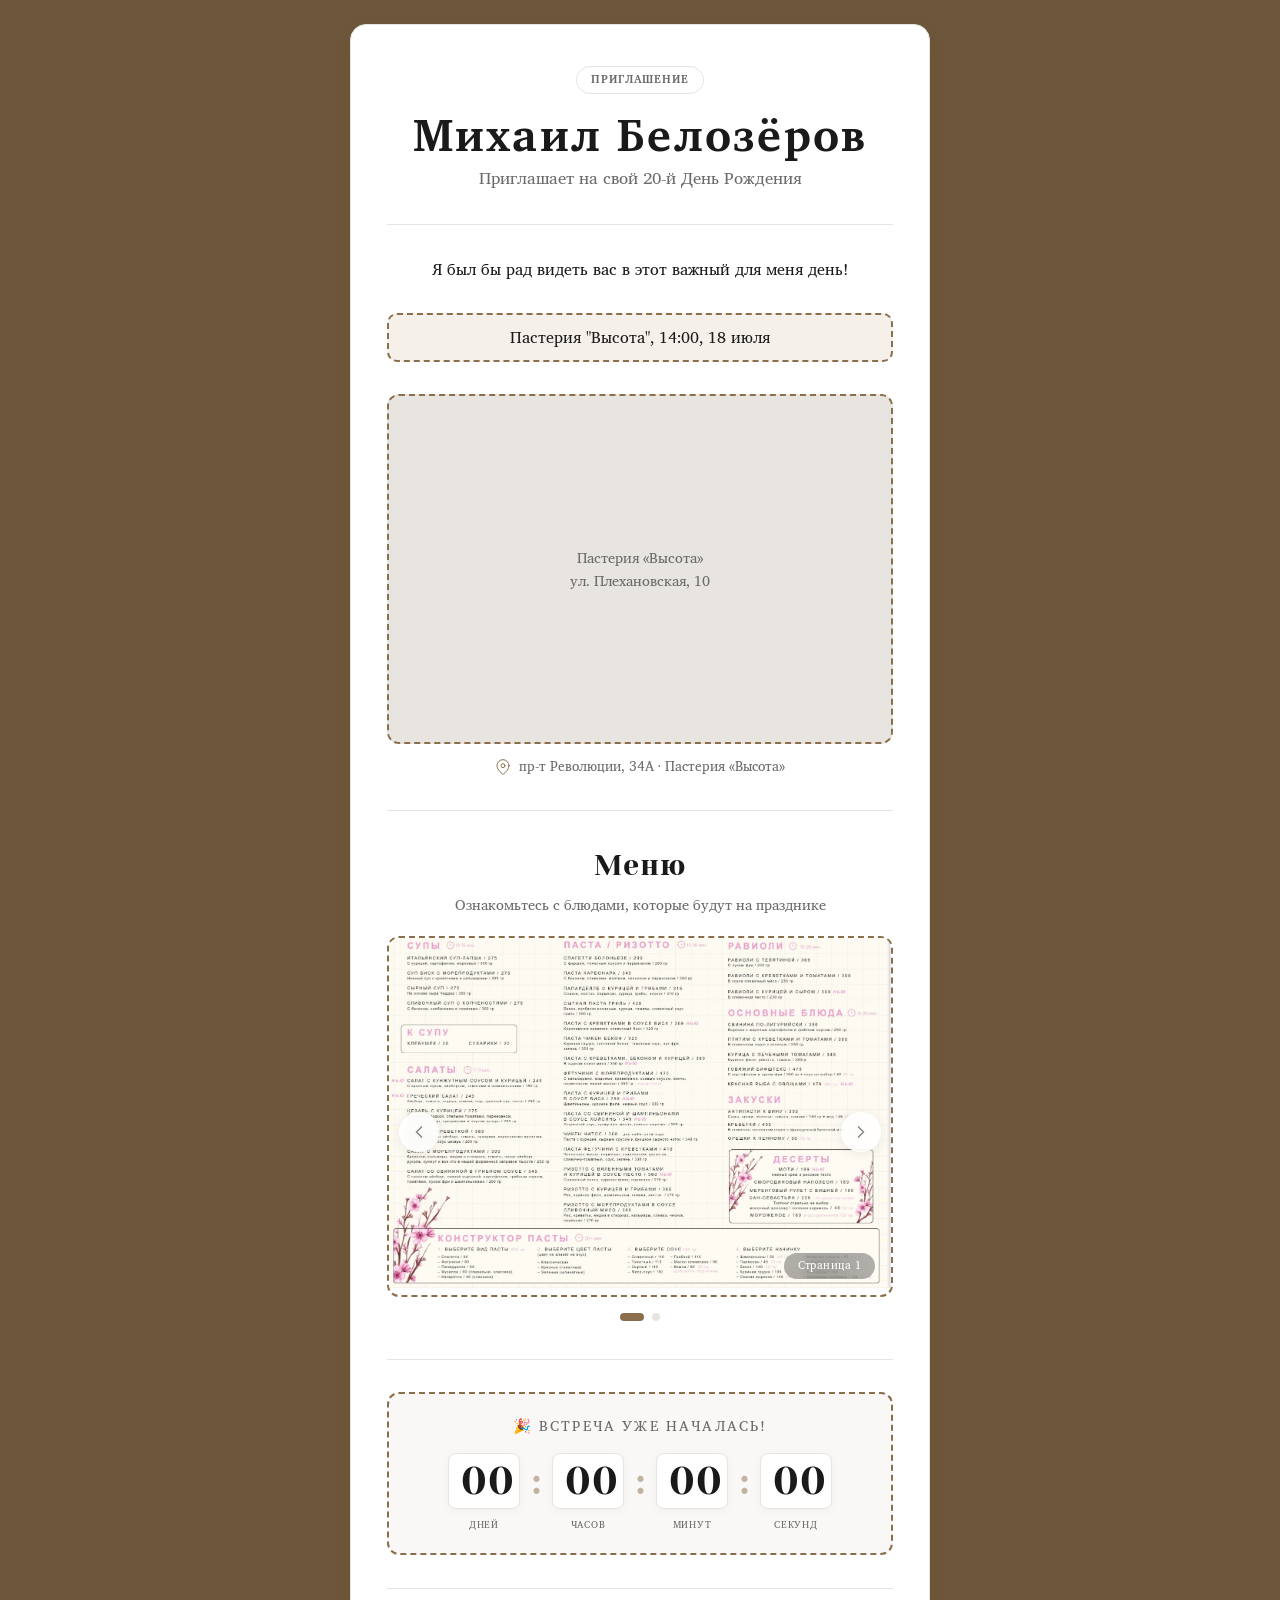
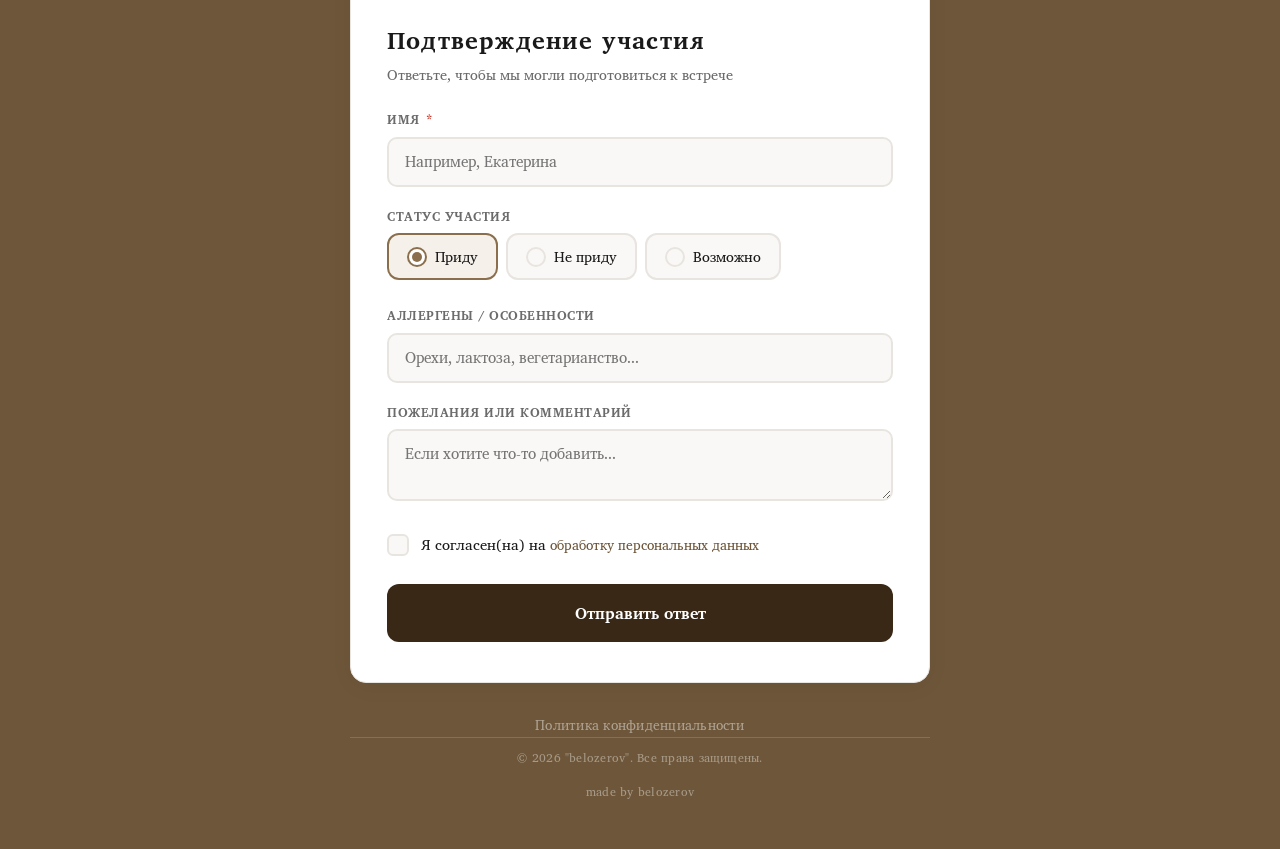
==== commit 44d5e24e: "Add files via upload" ====
--- a/index.html
+++ b/index.html
@@ -1,6 +1,7 @@
 <!doctype html>
 <html lang="ru">
   <head>
+    <link rel="shortcut icon" href="favicon.ico" type="image/x-icon" />
     <meta charset="UTF-8" />
     <meta name="viewport" content="width=device-width, initial-scale=1.0" />
     <title>Приглашение на День Рождения | Михаил Белозёров</title>
@@ -66,7 +67,7 @@
             <path d="M21 10c0 7-9 13-9 13s-9-6-9-13a9 9 0 0 1 18 0z" />
             <circle cx="12" cy="10" r="3" />
           </svg>
-          ул. Плехановская, 10 · Пастерия «Высота»
+          пр-т Революции, 34А · Пастерия «Высота»
         </div>
 
         <hr class="divider fade-in delay-3" />
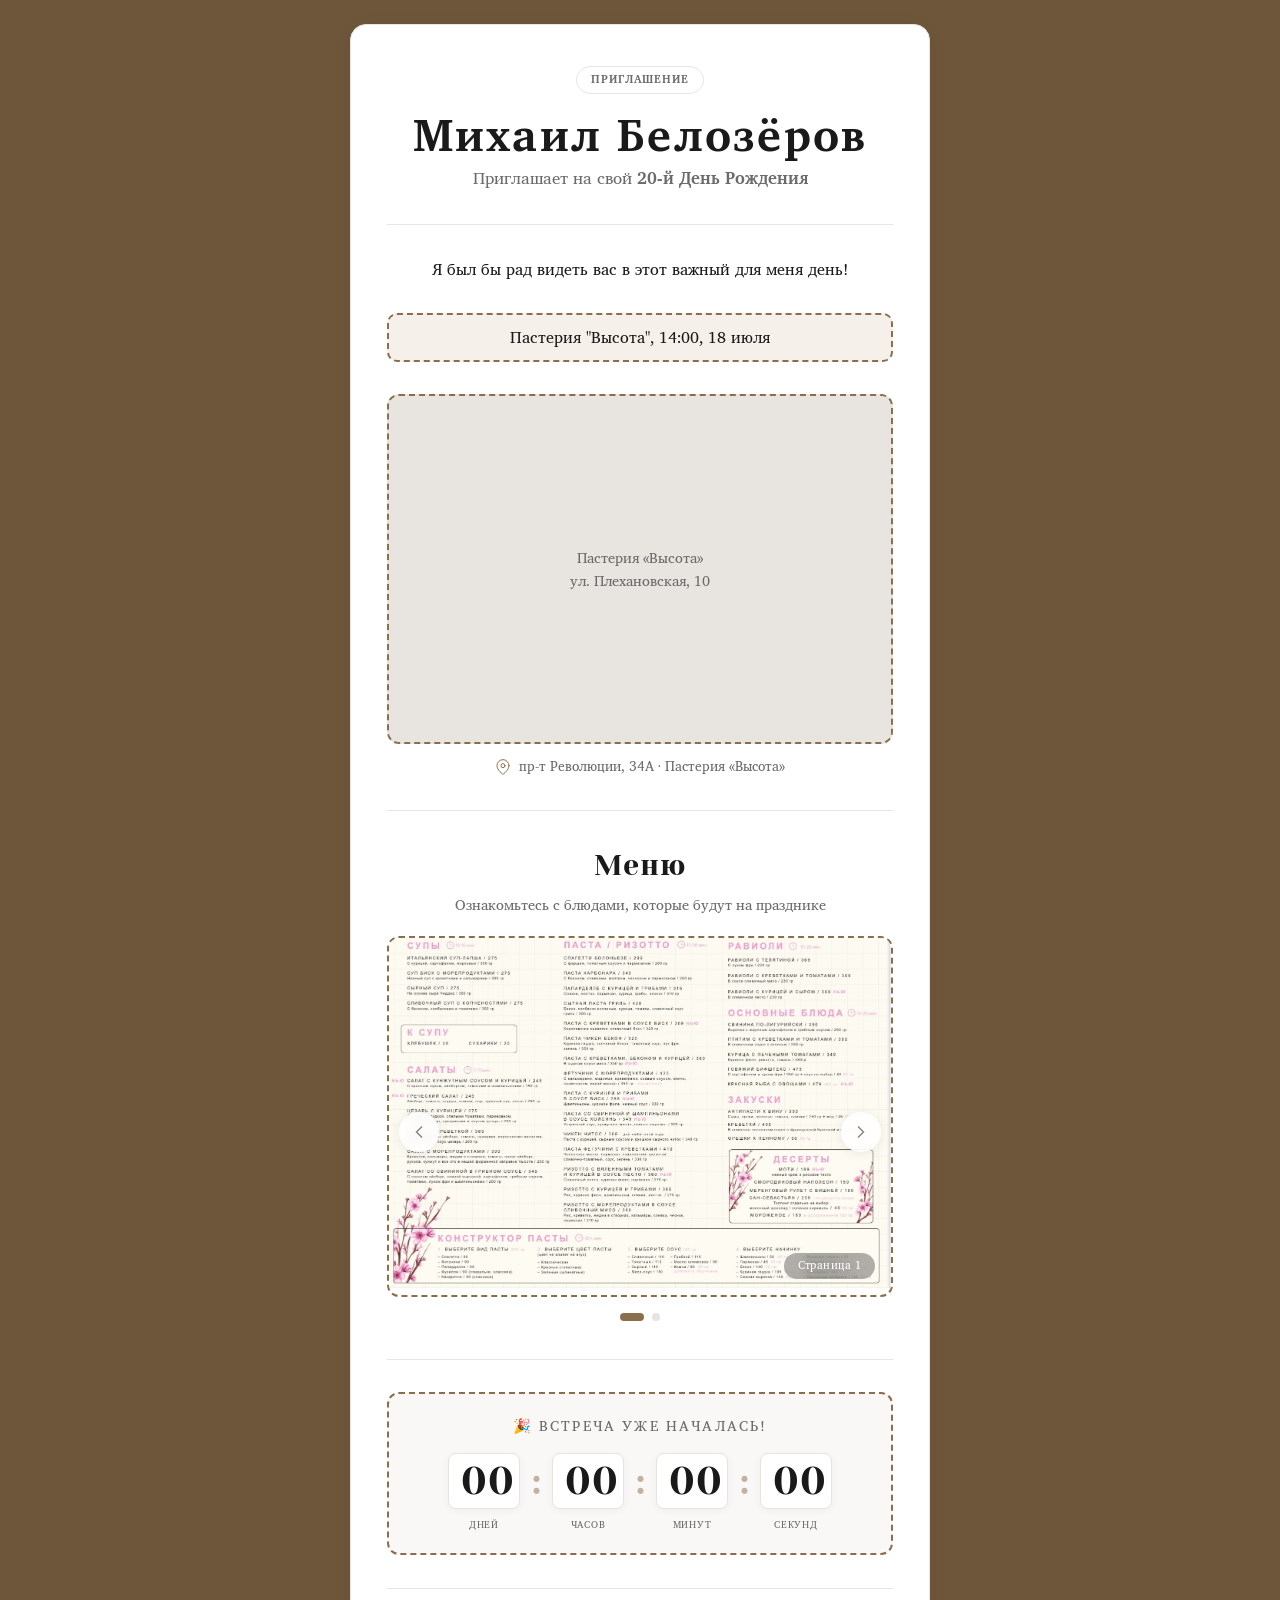
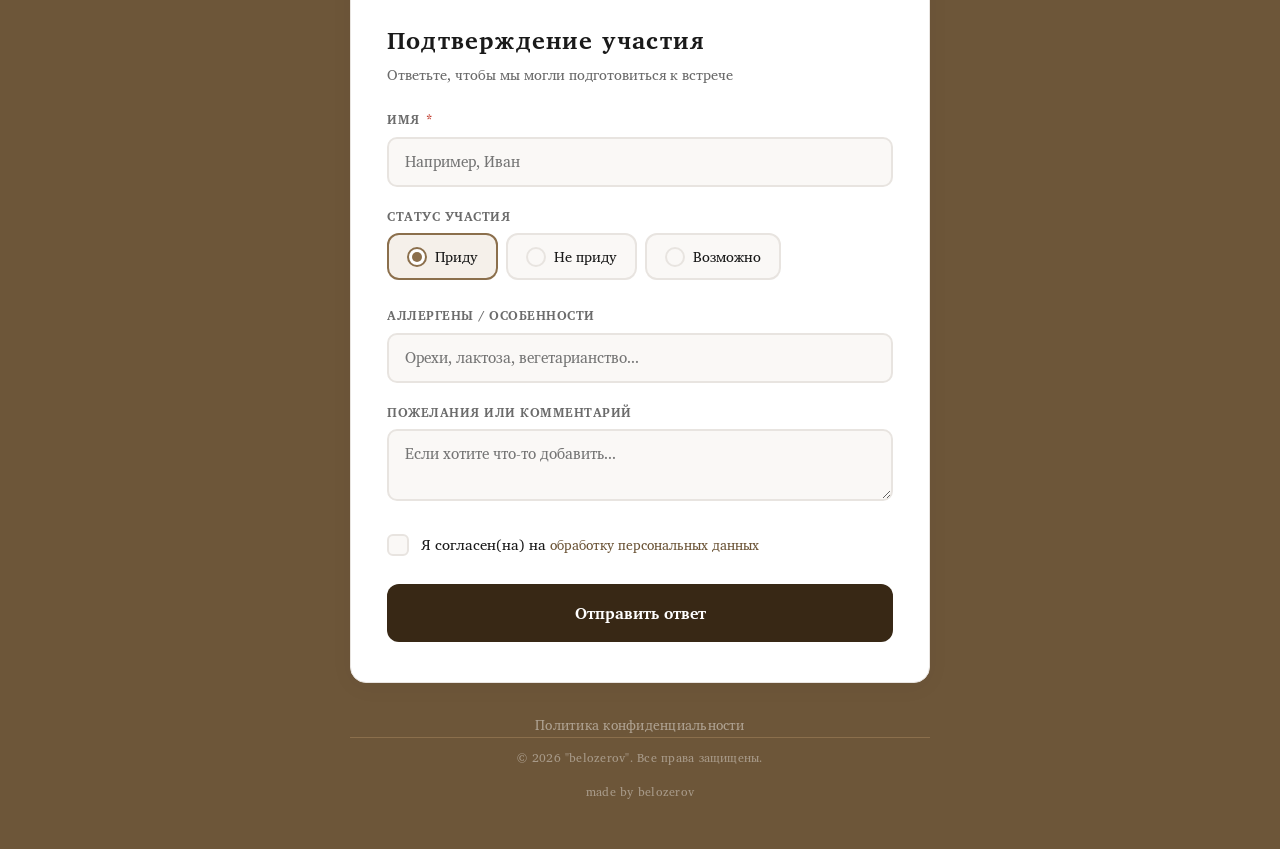
==== commit dbd50c4d: "Add files via upload" ====
--- a/index.html
+++ b/index.html
@@ -38,7 +38,9 @@
           <h1 class="header__name">
             <span class="accent">Михаил Белозёров</span>
           </h1>
-          <p class="header__sub">Приглашает на свой 20-й День Рождения</p>
+          <p class="header__sub">
+            Приглашает на свой <strong>20-й День Рождения</strong>
+          </p>
         </header>
 
         <!-- ИНФО -->
@@ -147,66 +149,6 @@
               <span class="dot" data-index="1"></span>
             </div>
           </div>
-
-          <!-- Lightbox (модальное окно для фото) -->
-          <div class="lightbox" id="lightbox">
-            <button
-              class="lightbox-close"
-              id="lightboxClose"
-              aria-label="Закрыть"
-            >
-              <svg
-                viewBox="0 0 24 24"
-                fill="none"
-                stroke="currentColor"
-                stroke-width="2"
-                stroke-linecap="round"
-                stroke-linejoin="round"
-              >
-                <line x1="18" y1="6" x2="6" y2="18" />
-                <line x1="6" y1="6" x2="18" y2="18" />
-              </svg>
-            </button>
-
-            <button
-              class="lightbox-nav lightbox-prev"
-              id="lightboxPrev"
-              aria-label="Предыдущее фото"
-            >
-              <svg
-                viewBox="0 0 24 24"
-                fill="none"
-                stroke="currentColor"
-                stroke-width="2"
-                stroke-linecap="round"
-                stroke-linejoin="round"
-              >
-                <polyline points="15 18 9 12 15 6" />
-              </svg>
-            </button>
-
-            <button
-              class="lightbox-nav lightbox-next"
-              id="lightboxNext"
-              aria-label="Следующее фото"
-            >
-              <svg
-                viewBox="0 0 24 24"
-                fill="none"
-                stroke="currentColor"
-                stroke-width="2"
-                stroke-linecap="round"
-                stroke-linejoin="round"
-              >
-                <polyline points="9 18 15 12 9 6" />
-              </svg>
-            </button>
-
-            <div class="lightbox-content">
-              <img id="lightboxImage" src="" alt="Увеличенное фото меню" />
-              <div class="lightbox-counter" id="lightboxCounter">1 / 2</div>
-            </div>
-          </div>
         </section>
 
         <hr class="divider fade-in delay-4" />
@@ -253,7 +195,7 @@
               <input
                 type="text"
                 id="name"
-                placeholder="Например, Екатерина"
+                placeholder="Например, Иван"
                 required
               />
             </div>
@@ -381,6 +323,64 @@
     <!-- ==========================================
     СКРИПТЫ
     ========================================== -->
+
+    <!-- Lightbox (модальное окно для фото) -->
+    <div class="lightbox" id="lightbox">
+      <button class="lightbox-close" id="lightboxClose" aria-label="Закрыть">
+        <svg
+          viewBox="0 0 24 24"
+          fill="none"
+          stroke="currentColor"
+          stroke-width="2"
+          stroke-linecap="round"
+          stroke-linejoin="round"
+        >
+          <line x1="18" y1="6" x2="6" y2="18" />
+          <line x1="6" y1="6" x2="18" y2="18" />
+        </svg>
+      </button>
+
+      <!-- <button
+        class="lightbox-nav lightbox-prev"
+        id="lightboxPrev"
+        aria-label="Предыдущее фото"
+      >
+        <svg
+          viewBox="0 0 24 24"
+          fill="none"
+          stroke="currentColor"
+          stroke-width="2"
+          stroke-linecap="round"
+          stroke-linejoin="round"
+        >
+          <polyline points="15 18 9 12 15 6" />
+        </svg>
+      </button>
+
+      <button
+        class="lightbox-nav lightbox-next"
+        id="lightboxNext"
+        aria-label="Следующее фото"
+      >
+        <svg
+          viewBox="0 0 24 24"
+          fill="none"
+          stroke="currentColor"
+          stroke-width="2"
+          stroke-linecap="round"
+          stroke-linejoin="round"
+        >
+          <polyline points="9 18 15 12 9 6" />
+        </svg>
+      </button> -->
+
+      <div class="lightbox-content">
+        <img id="lightboxImage" src="" alt="Увеличенное фото меню" />
+        <div class="lightbox-counter" id="lightboxCounter">1 / 2</div>
+      </div>
+    </div>
+    <!-- Библиотека для конфетти -->
+    <script src="https://cdn.jsdelivr.net/npm/canvas-confetti@1"></script>
     <script src="script.js" defer></script>
   </body>
 </html>
--- a/style.css
+++ b/style.css
@@ -798,7 +798,7 @@
   left: 0;
   width: 100%;
   height: 100%;
-  background: rgba(0, 0, 0, 0.92);
+  background: rgb(0 0 0 / 80%);
   backdrop-filter: blur(8px);
   z-index: 9999;
   justify-content: center;
@@ -815,7 +815,7 @@
 
 .lightbox-content {
   position: relative;
-  max-width: 90vw;
+  /* max-width: 90vw; */
   max-height: 90vh;
   display: flex;
   flex-direction: column;
@@ -825,6 +825,7 @@
 
 .lightbox-content img {
   max-width: 100%;
+  width: 100%;
   max-height: 80vh;
   object-fit: contain;
   border-radius: 8px;
@@ -860,7 +861,7 @@
   height: 44px;
   border-radius: 50%;
   border: none;
-  background: rgba(255, 255, 255, 0.1);
+  background: rgb(74 74 74 / 43%);
   border: 2px dashed #989898;
   backdrop-filter: blur(4px);
   cursor: pointer;
@@ -873,7 +874,7 @@
 }
 
 .lightbox-close:hover {
-  background: rgba(255, 255, 255, 0.2);
+  background: rgba(0, 0, 0, 0.671);
   transform: rotate(90deg);
 }
 
@@ -963,6 +964,7 @@
 
   .lightbox-content img {
     max-height: 70vh;
+    width: 100%;
   }
 
   .lightbox-counter {
@@ -1609,3 +1611,154 @@
     height: 9px;
   }
 }
+/* ============================================
+LIGHTBOX (свайп + зум)
+============================================ */
+.lightbox {
+  display: none;
+  position: fixed;
+  top: 0;
+  left: 0;
+  width: 100%;
+  height: 100%;
+  background: rgb(0 0 0 / 80%);
+  backdrop-filter: blur(8px);
+  z-index: 9999;
+  justify-content: center;
+  align-items: center;
+  padding: 20px;
+  opacity: 0;
+  transition: opacity 0.3s ease;
+  overflow: hidden;
+}
+
+.lightbox.active {
+  display: flex;
+  opacity: 1;
+}
+
+.lightbox-content {
+  position: relative;
+  width: 100%;
+  height: 100%;
+  display: flex;
+  flex-direction: column;
+  align-items: center;
+  justify-content: center;
+  overflow: hidden;
+  touch-action: none;
+}
+
+.lightbox-content img {
+  max-width: 95vw;
+  max-height: 85vh;
+  width: auto;
+  height: auto;
+  object-fit: contain;
+  border-radius: 4px;
+  box-shadow: 0 20px 60px rgba(0, 0, 0, 0.5);
+  transition: transform 0.3s ease;
+  touch-action: none;
+  -webkit-user-select: none;
+  user-select: none;
+  -webkit-user-drag: none;
+  cursor: grab;
+}
+
+.lightbox-content img:active {
+  cursor: grabbing;
+}
+
+.lightbox-counter {
+  color: rgba(255, 255, 255, 0.6);
+  font-family: "Charis SIL", serif;
+  font-size: 0.85rem;
+  margin-top: 16px;
+  letter-spacing: 0.04em;
+  position: fixed;
+  bottom: 30px;
+  left: 50%;
+  transform: translateX(-50%);
+}
+
+/* Кнопка закрытия */
+.lightbox-close {
+  position: fixed;
+  top: 20px;
+  right: 20px;
+  width: 44px;
+  height: 44px;
+  border-radius: 50%;
+  border: none;
+  background: rgb(74 74 74 / 43%);
+  border: 2px solid rgba(255, 255, 255, 0.2);
+  backdrop-filter: blur(4px);
+  cursor: pointer;
+  display: flex;
+  align-items: center;
+  justify-content: center;
+  transition: all 0.2s;
+  color: #ffffff;
+  z-index: 10000;
+}
+
+.lightbox-close:hover {
+  background: rgba(0, 0, 0, 0.671);
+  transform: rotate(90deg);
+}
+
+.lightbox-close svg {
+  width: 24px;
+  height: 24px;
+}
+
+/* Подсказка для пользователей */
+.lightbox-hint {
+  position: fixed;
+  bottom: 80px;
+  left: 50%;
+  transform: translateX(-50%);
+  color: rgba(255, 255, 255, 0.3);
+  font-size: 0.7rem;
+  font-family: "Charis SIL", serif;
+  letter-spacing: 0.04em;
+  text-align: center;
+  pointer-events: none;
+}
+
+/* ============================================
+АДАПТИВ LIGHTBOX
+============================================ */
+@media (max-width: 600px) {
+  .lightbox {
+    padding: 10px;
+  }
+
+  .lightbox-close {
+    top: 25px;
+    right: 25px;
+    width: 36px;
+    height: 36px;
+  }
+
+  .lightbox-close svg {
+    width: 20px;
+    height: 20px;
+  }
+
+  .lightbox-content img {
+    max-width: 90%;
+    max-height: 80vh;
+    width: auto;
+    height: auto;
+  }
+
+  .lightbox-counter {
+    font-size: 0.75rem;
+    bottom: 20px;
+  }
+
+  .lightbox-hint {
+    display: none;
+  }
+}
